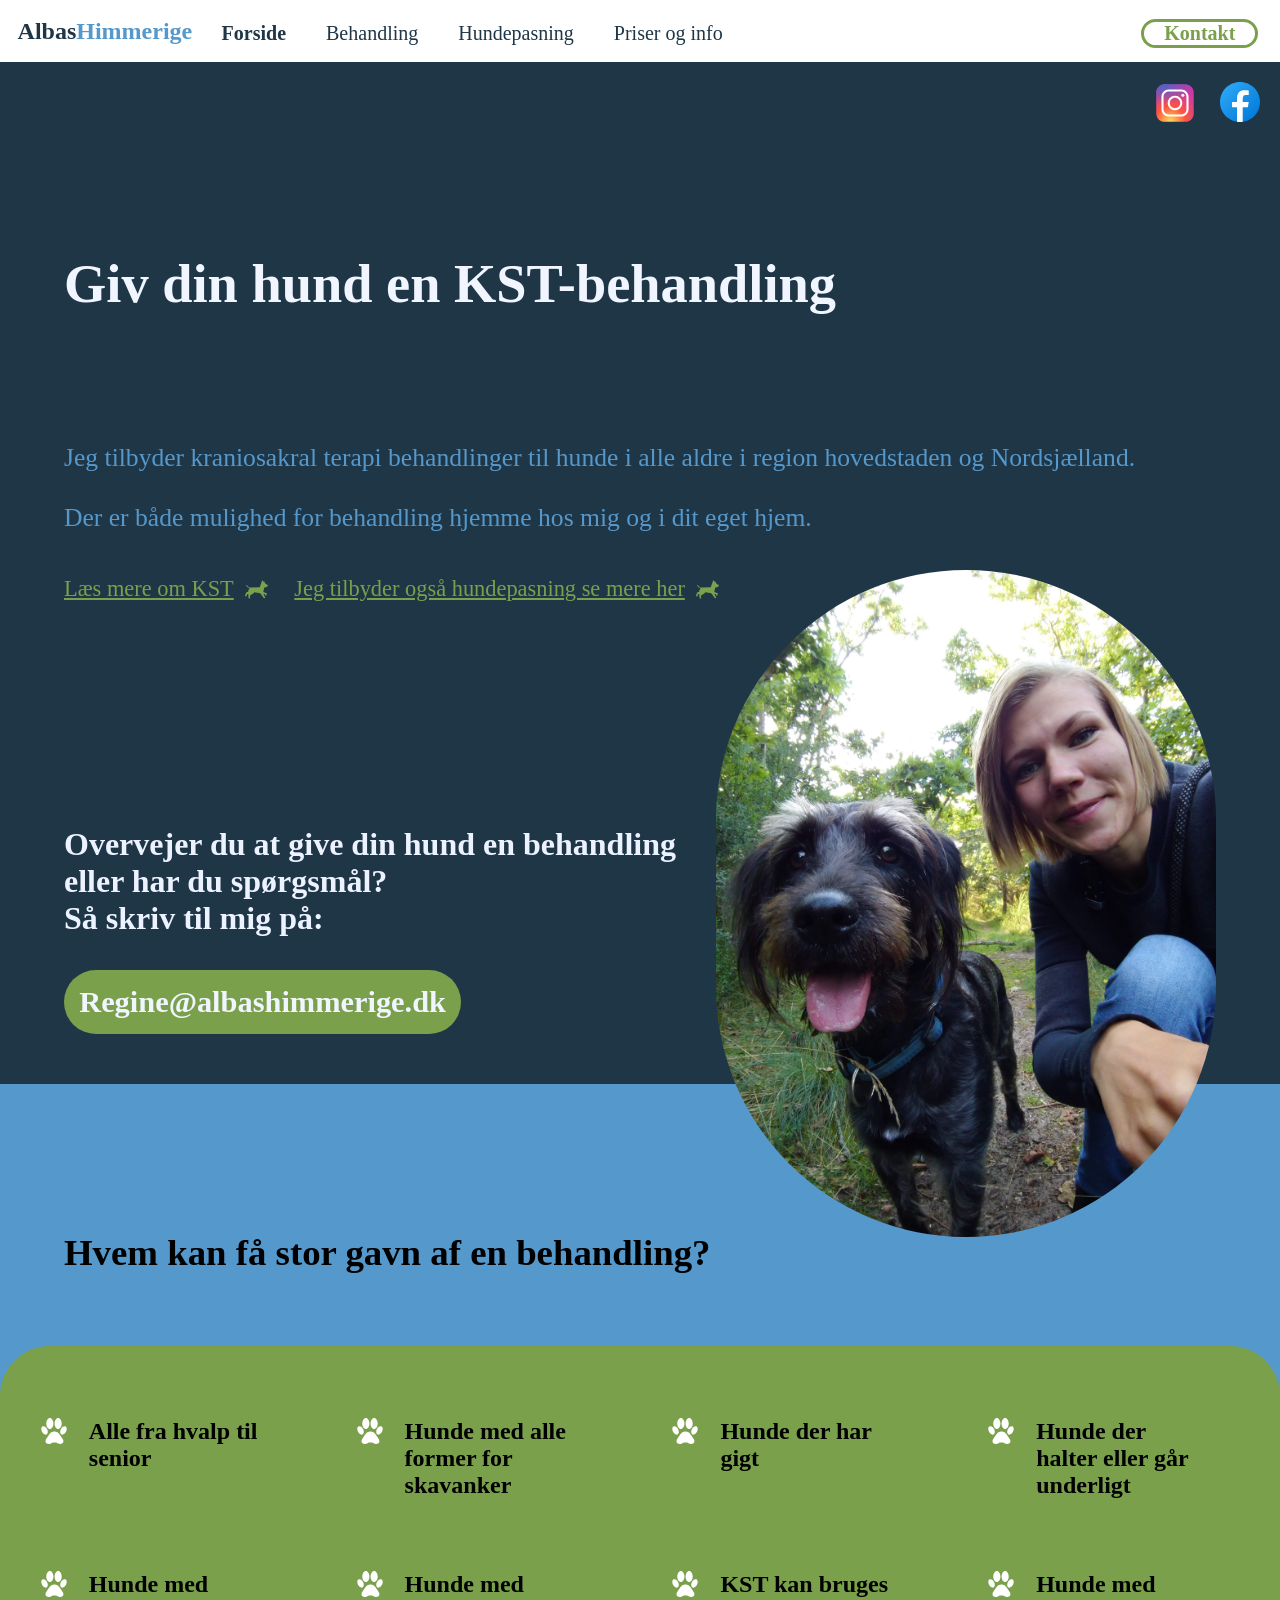
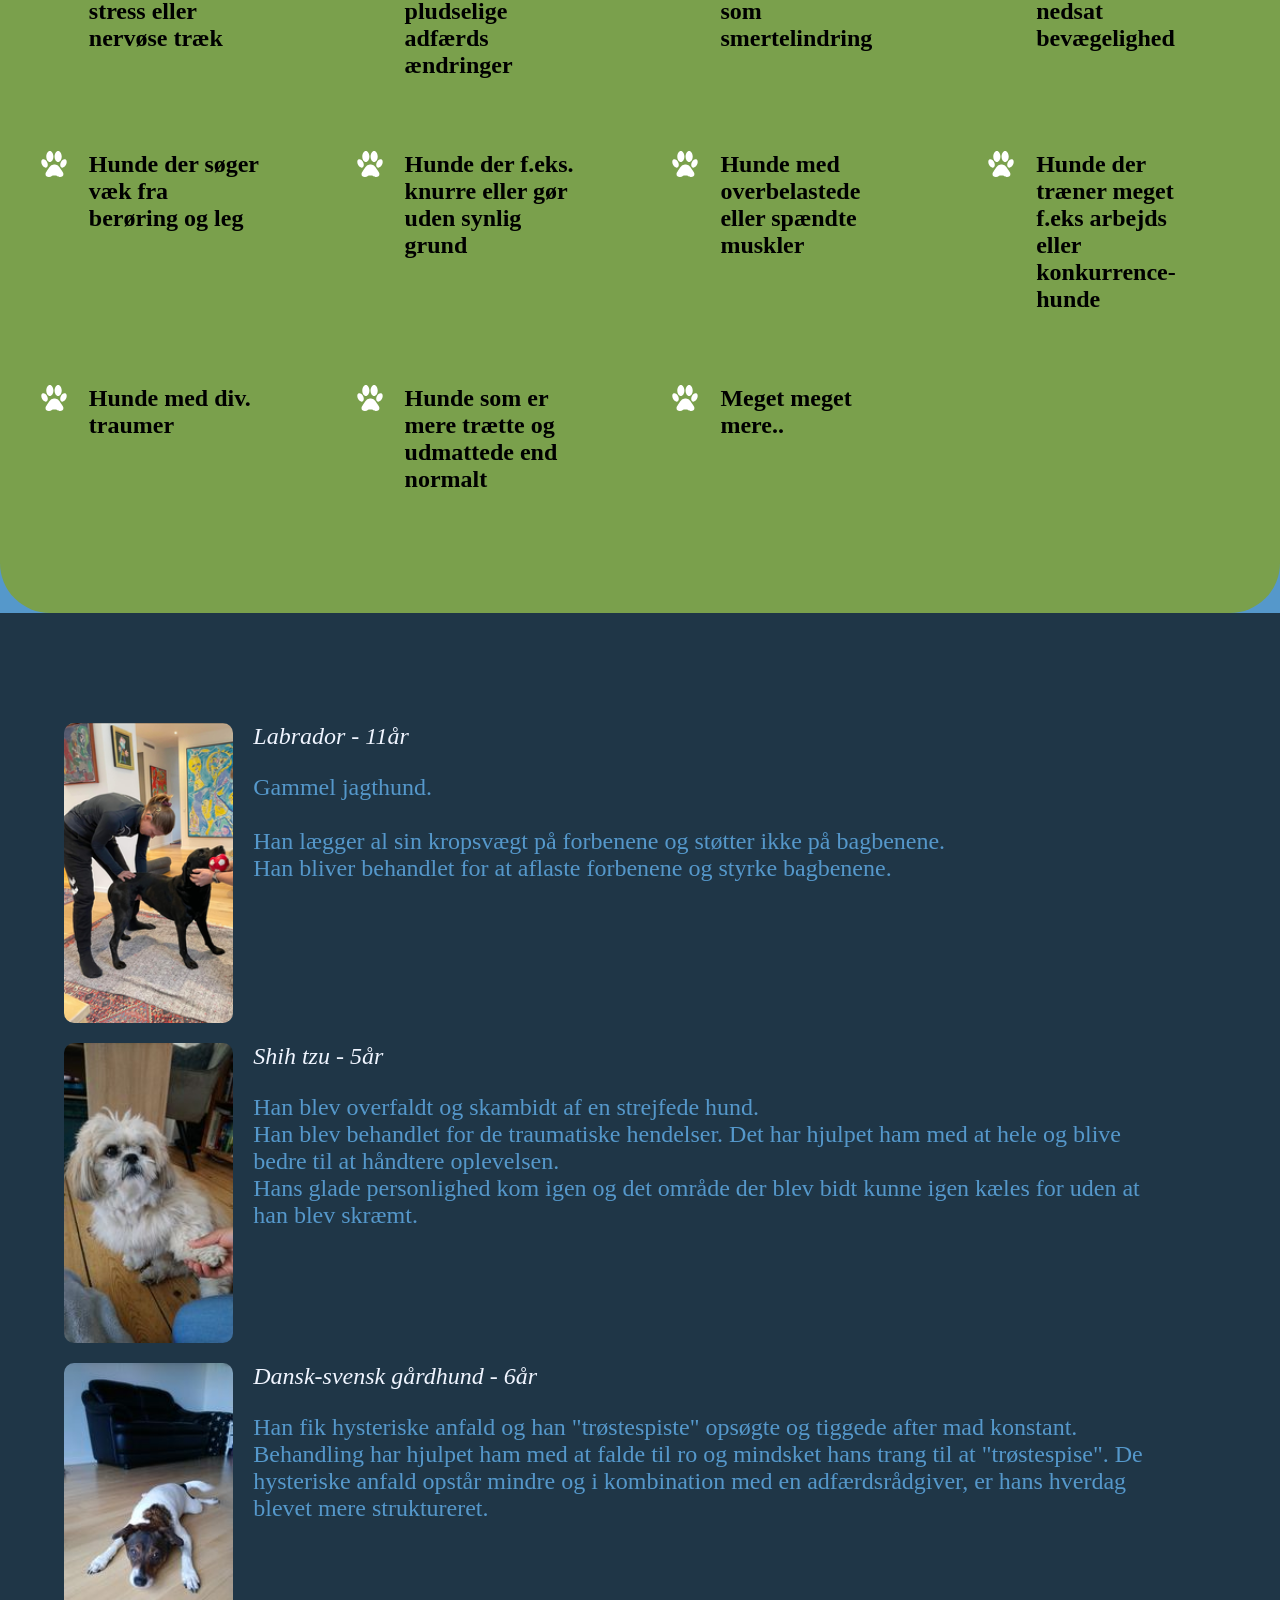
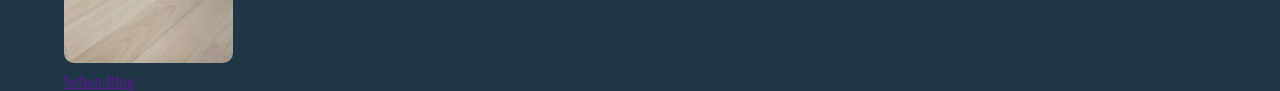
==== index.html @ 0cccfb45 "second commit" ====
<!DOCTYPE html>
<html lang="dk">
  <head>
    <meta charset="UTF-8" />
    <meta http-equiv="X-UA-Compatible" content="IE=edge" />
    <meta name="viewport" content="width=device-width, initial-scale=1.0" />
    <title>AlbasHimmerige</title>
    <link rel="stylesheet" href="css/main.css" />
  </head>

  <!--Vi arbejder fra ventre mod højre og fra top til bund-->
  <body>
    <!--Navigationsfelt-->
    <!--div=element-name : class=Attribute : Navbar=value-->

    <div class="navbar">
      <div class="container">
        <a class="logo" href="index.html">Albas<span>Himmerige</span></a>
        <!-- a er et link som gør AlbasHimmerige/logo til et link man kan klikke for at komme til forsiden
                Span gør det mulig at give det indrammede ord en anden farve f.eks-->
        <img
          id="mobile-cta"
          class="mobile-menu"
          src="images/menu.svg"
          alt="Åben navigaton"
        />
        <nav>
          <img
            id="mobile-exit"
            class="mobile-menu-exit"
            src="images/exit.svg"
            alt="Luk navigation"
          />
          <!--primær navigation er navigationen til de andre sider (knapperne i toppen af hjemmesiden)-->
          <ul class="primær-nav">
            <li class="current"><a href="index.html">Forside</a></li>
            <li><a href="behandling.html">Behandling</a></li>
            <li><a href="hundepasning.html">Hundepasning</a></li>
            <li><a href="priser-regler.html">Priser og info</a></li>
            
          </ul>
          <!--ul er et liste element hvor rækkefølgen ikke betyder noget-->
         <ul class="sec-nav">
          
          <li class="kontakt-btn"><a href="Mailto:Regine@albashimmerige.dk">Kontakt</a></li>
         </ul>
        </nav>
      </div>
    </div>
<div class="img-social"> 
  <ul class="social-nav">
            
  <li>
    <a href="https://www.facebook.com/Albashimmerige"
      ><img class="face" src="images/icons8-facebook.svg" alt=""
    /></a>
  </li>

  <li>
    <a href="https://www.instagram.com/albashimmerige/"
      ><img class="insta" src="images/icons8-instagram.svg" alt=""
    /></a>
  </li>
</ul>
</div>
    <section class="hero">
      <div class="container">
       
        <div class="center-col">
          
          <!--overskrift-->
          <h1>Giv din hund en KST-behandling</h1>
          <!-- h1 er en headline(overskrift type) men laver typisk aldrig mere en 1 h1-->

          <p class="beskrivelse">
            Jeg tilbyder kraniosakral terapi behandlinger til hunde i alle aldre
            i region hovedstaden og Nordsjælland. <br />
            <br />
            Der er både mulighed for behandling hjemme hos mig og i dit eget
            hjem.
          </p>
          <!--p er en paragraf et stykke tekt-->
          <a class="info-kst" href="priser-regler.html"
            >Læs mere om KST<img
              src="images/dog-running-svgrepo-com.svg"
              width="23px"
              height="23px"
              alt=""
          /></a>
          <a class="info-hp" href="hundepasning.html"
          >Jeg tilbyder også hundepasning se mere her<img
            src="images/dog-running-svgrepo-com.svg"
            width="23px"
            height="23px"
            alt=""
        /></a>

          <div class="container">
            <div class="hero-cta">
              <img src="images/AlbaREgine.jpg" class="hero-img" alt="Billede" />
              <h2 class="cta-tekst">
                Overvejer du at give din hund en behandling eller har du
                spørgsmål? <br />
                Så skriv til mig på:
              </h2>
              <a class="maila" href="Mailto:Regine@albashimmerige.dk"
                >Regine@albashimmerige.dk</a
              >
            </div>
          </div>
        </div>
      </div>
    </section>

    <section class="behandling-info">
      <div class="container">
        <h2 class="behandling-head">Hvem kan få stor gavn af en behandling?</h2>

        <ul class="behandlings-liste">
          <li>Alle fra hvalp til senior</li>
          <li>Hunde med alle former for skavanker</li>
          <li>Hunde der har gigt</li>
          <li>Hunde der halter eller går underligt</li>
          <li>Hunde med stress eller nervøse træk</li>
          <li>Hunde med pludselige adfærds ændringer</li>
          <li>KST kan bruges som smertelindring</li>
          <li>Hunde med nedsat bevægelighed</li>
          <li>Hunde der søger væk fra berøring og leg</li>
          <li>Hunde der f.eks. knurre eller gør uden synlig grund</li>
          <li>Hunde med overbelastede eller spændte muskler</li>
          <li>Hunde der træner meget f.eks arbejds eller konkurrence-hunde</li>
          <li>Hunde med div. traumer</li>
          <li>Hunde som er mere trætte og udmattede end normalt</li>
          <li>Meget meget mere..</li>
        </ul>
      </div>
    </section>
    <section class="cases-section">
      <div class="container">
        <ul>
          <li>
            <cite>Labrador - 11år</cite>
            <img
              src="/images/labradorhan2.png"
              alt="Billede af labrador i behandling"
            />
            <blockquote>
              Gammel jagthund. <br />
              <br />
              Han lægger al sin kropsvægt på forbenene og støtter ikke på
              bagbenene. <br />
              Han bliver behandlet for at aflaste forbenene og styrke bagbenene.
            </blockquote>
          </li>
          <li>
            <cite>Shih tzu - 5år</cite>
            <img
              src="/images/shih-tzu.jpg"
              alt="Billede af labrador i behandling"
            />
            <blockquote>
              Han blev overfaldt og skambidt af en strejfede hund. <br />
              Han blev behandlet for de traumatiske hendelser. Det har hjulpet
              ham med at hele og blive bedre til at håndtere oplevelsen. <br />
              Hans glade personlighed kom igen og det område der blev bidt kunne
              igen kæles for uden at han blev skræmt.
            </blockquote>
          </li>
          <li>
            <cite>Dansk-svensk gårdhund - 6år</cite>
            <img
              src="/images/dansk-svensk.jpg"
              alt="Billede af labrador i behandling"
            />
            <blockquote>
              Han fik hysteriske anfald og han "trøstespiste" opsøgte og tiggede
              after mad konstant. <br />
              Behandling har hjulpet ham med at falde til ro og mindsket hans
              trang til at "trøstespise". De hysteriske anfald opstår mindre og
              i kombination med en adfærdsrådgiver, er hans hverdag blevet mere
              struktureret.
            </blockquote>
          </li>
        </ul>
      </div>
      <a href="">behandling</a>
    </section>
    <script>
      const mobileBtn = document.getElementById("mobile-cta");
      nav = document.querySelector("nav");
      mobileBtnExit = document.getElementById("mobile-exit");
      mobileBtn.addEventListener("click", () => {
        nav.classList.add("menu-btn");
      });
      mobileBtnExit.addEventListener("click", () => {
        nav.classList.remove("menu-btn");
      });
    </script>
  </body>
</html>
---- css/main.css ----
@charset "UTF-8";
/*root gør det nemt at skifte farven på alt der er grønt på en gang*/
:root {
  --primary-color: #7aa04c;
  --secondary-color: #1f3647;
  --White-color: rgb(240, 245, 255);
}

/*body er generelt hjemmeside udseene som baggrund og font type*/
body {
  background: var(--secondary-color);
  margin: 0;
  font-family: "Poppins";
}

.navbar {
  background: white;
  padding: 1.1em;
}

.navbar .logo {
  text-decoration: none;
  font-weight: bold;
  font-size: 1.3em;
  color: var(--secondary-color);
}

.navbar .logo span {
  color: #5598cb;
}

.navbar nav {
  display: none;
}

.navbar .container {
  display: -webkit-box;
  display: -ms-flexbox;
  display: flex;
  place-content: space-between;
}

.navbar .mobile-menu {
  cursor: pointer;
  height: 14px;
  padding-top: 4px;
}

ul {
  list-style-type: none;
  margin: 0;
  padding: 0;
}

.img-social .insta,
.img-social .face {
  max-width: 50px;
  max-height: 50px;
  margin-right: 1em;
  padding-top: 1em;
  float: right;
}

.hero {
  text-align: center;
  margin: auto;
  width: 90%;
}

.hero h1 {
  color: var(--White-color);
  font-size: 2em;
  margin-top: 3.5em;
}

.hero .beskrivelse {
  font-size: 1.1em;
  text-align: left;
  margin-top: 5em;
  color: #5598cb;
}

.info-kst, .info-hp {
  font-size: 1em;
  margin-right: 1em;
  color: var(--primary-color);
}

.info-kst img, .info-hp img {
  vertical-align: text-bottom;
  margin-left: 0.5em;
  margin-top: 20px;
  -webkit-filter: invert(59%) sepia(15%) saturate(1151%) hue-rotate(45deg) brightness(95%) contrast(96%);
          filter: invert(59%) sepia(15%) saturate(1151%) hue-rotate(45deg) brightness(95%) contrast(96%);
}

.hero-cta {
  text-align: left;
}

.hero-cta .hero-img {
  width: 180px;
  height: auto;
  float: right;
  border-radius: 20em;
}

.hero-cta .cta-tekst {
  font-size: 1.5em;
  margin-top: 7em;
  font-weight: bold;
  margin-bottom: 1.5em;
  color: #ecf2ff;
}

.hero-cta .maila {
  font-size: 1em;
  text-decoration: none;
  text-transform: none;
  color: var(--White-color);
  font-weight: bold;
  background: var(--primary-color);
  padding: 0.5em;
  border-radius: 50px;
}

.behandling-info .container {
  text-align: center;
  margin-top: 4em;
  width: 100%;
  background-color: #5598cb;
}

.behandling-info .container .behandling-head {
  margin: 5%;
  padding-top: 4em;
  text-align: left;
  font-weight: bold;
  font-size: 1.8em;
}

.behandlings-liste {
  margin-top: 3em;
  padding-left: 0.7em;
  padding-top: 3em;
  padding-bottom: 2em;
  -webkit-columns: 2;
          columns: 2;
  background-color: var(--primary-color);
  border-radius: 50px;
}

@media only screen and (min-width: 775px) {
  .behandlings-liste {
    display: -ms-grid;
    display: grid;
    -ms-grid-columns: (minmax(19rem, 1fr))[auto-fit];
        grid-template-columns: repeat(auto-fit, minmax(19rem, 1fr));
  }
}

.behandlings-liste li {
  font-size: 1em;
  margin-bottom: 3em;
  margin-left: 3em;
  margin-right: 3em;
  position: relative;
  font-weight: bold;
}

.behandlings-liste li:before {
  content: "";
  left: -6em;
  position: absolute;
  width: 26px;
  height: 26px;
  background-image: url("../images/dog-paw-svgrepo-com.svg");
  background-size: contain;
  margin-left: 4em;
  -webkit-filter: invert(100%) sepia(0%) saturate(0%) hue-rotate(82deg) brightness(105%) contrast(105%);
          filter: invert(100%) sepia(0%) saturate(0%) hue-rotate(82deg) brightness(105%) contrast(105%);
}

.cases-section {
  margin: auto;
  width: 90%;
  padding-top: 100px;
}

.cases-section li {
  height: 300px;
  padding: 10px 10px 10px 0px;
}

.cases-section li cite {
  color: #f0f5ff;
  font-size: auto;
  -webkit-margin-start: 20px;
          margin-inline-start: 20px;
  top: 1em;
}

.cases-section li img {
  border-radius: 10px;
  float: left;
  width: auto;
  height: 300px;
}

.cases-section li blockquote {
  color: #5598cb;
  text-align: contain;
  padding-left: 20px;
  font-size: 17px;
  display: -webkit-box;
  display: -ms-flexbox;
  display: flex;
}

nav.menu.btn {
  display: block;
}

nav {
  position: fixed;
  z-index: 999;
  width: 66%;
  right: 0;
  top: 0;
  background-color: var(--primary-color);
  height: 100vh;
  padding: 1em;
  -ms-flex-pack: distribute;
      justify-content: space-around;
  display: -webkit-box;
  display: -ms-flexbox;
  display: flex;
}

nav .primær-nav {
  margin-top: 3em;
}

nav a {
  color: #f0f5ff;
  font-size: 17px;
  text-decoration: none;
  display: block;
  padding: 0.5em;
  text-align: right;
}

nav a:hover {
  font-weight: bold;
}

nav.menu-btn {
  display: block;
}

.mobile-menu-exit {
  float: right;
  margin: 0.5em;
  cursor: pointer;
}

@media only screen and (min-width: 700px) {
  .hero {
    text-align: left;
  }
  .hero h1 {
    text-align: center;
    font-size: 2.5em;
  }
  .hero .beskrivelse {
    font-size: 1.3em;
  }
  .hero .info-kst, .hero .info-hp {
    font-size: 1.1em;
  }
  .hero-cta .cta-tekst {
    font-size: 1.6em;
  }
  .hero-cta .maila {
    font-size: 1.5em;
  }
  .hero-cta .hero-img {
    height: auto;
    width: 230px;
    margin-top: -4em;
  }
  .behandling-info .container {
    text-align: left;
  }
  .behandling-info .container .behandling-head {
    font-size: 2em;
  }
  .behandling-info .container .behandlings-liste {
    font-size: 1.1em;
  }
  .cases-section li cite {
    font-size: 1.2em;
  }
  .cases-section li blockquote {
    font-size: 1.1em;
  }
}

@media only screen and (min-width: 800px) {
  .mobile-menu,
  .mobile-menu-exit {
    display: none;
  }
  .navbar .container {
    display: -ms-grid;
    display: grid;
    -ms-grid-columns: 180px auto;
        grid-template-columns: 180px auto;
    -webkit-box-pack: unset;
        -ms-flex-pack: unset;
            justify-content: unset;
  }
  .navbar nav {
    display: -webkit-box;
    display: -ms-flexbox;
    display: flex;
    -webkit-box-pack: justify;
        -ms-flex-pack: justify;
            justify-content: space-between;
    background: none;
    position: unset;
    height: 1em;
    width: 100%;
    padding: 0;
  }
  .navbar nav ul {
    display: -webkit-box;
    display: -ms-flexbox;
    display: flex;
  }
  .navbar nav ul li a {
    color: #1f3647;
    font-size: 17px;
    padding: 0px 1em;
  }
  .navbar nav ul.primær-nav,
  .navbar nav .sec-nav {
    margin: 4px;
  }
  .navbar nav li.current a {
    font-weight: bold;
  }
  .navbar nav li.kontakt-btn a {
    color: var(--primary-color);
    border: 3px solid var(--primary-color);
    font-weight: bold;
    border-radius: 5em;
    margin-top: -3px;
  }
  .navbar nav li.kontakt-btn a:hover {
    background-color: var(--primary-color);
    color: white;
  }
  .hero-cta .hero-img {
    height: auto;
    width: 280px;
    margin-top: -4em;
  }
}

@media only screen and (min-width: 1040px) {
  .navbar .logo {
    font-size: 24px;
  }
  .navbar nav ul {
    display: -webkit-box;
    display: -ms-flexbox;
    display: flex;
  }
  .navbar nav ul li a {
    color: #1f3647;
    font-size: 20px;
    padding: 0px 1em;
  }
  .navbar ul.primær-nav,
  .navbar .sec-nav {
    margin: 4px;
  }
  .navbar li.current a {
    font-weight: bold;
  }
  .navbar li.kontakt-btn a {
    color: var(--primary-color);
    border: 3px solid var(--primary-color);
    font-weight: bold;
    border-radius: 5em;
    margin-top: -3px;
  }
  .navbar li.kontakt-btn a:hover {
    background-color: var(--primary-color);
    color: white;
  }
  .hero {
    text-align: left;
  }
  .hero h1 {
    font-size: 3em;
  }
  .hero .beskrivelse {
    font-size: 1.4em;
  }
  .hero .info-kst, .hero .info-hp {
    font-size: 1.2em;
  }
  .hero-cta .cta-tekst {
    font-size: 1.8em;
  }
  .hero-cta .maila {
    font-size: 1.7em;
  }
  .hero-cta .hero-img {
    height: auto;
    width: 400px;
    margin-top: -7em;
  }
  .behandling-info .container {
    text-align: left;
  }
  .behandling-info .container .behandling-head {
    font-size: 2.2em;
  }
  .behandling-info .container .behandlings-liste {
    font-size: 1.3em;
  }
  .cases-section li cite {
    font-size: 1.3em;
  }
  .cases-section li blockquote {
    font-size: 1.3em;
  }
}

@media only screen and (min-width: 1200px) {
  .hero {
    text-align: left;
  }
  .hero h1 {
    font-size: 3.4em;
    text-align: left;
  }
  .hero .beskrivelse {
    font-size: 1.6em;
  }
  .hero .info-kst, .hero .info-hp {
    font-size: 1.4em;
  }
  .hero-cta .cta-tekst {
    font-size: 2em;
  }
  .hero-cta .maila {
    font-size: 1.9em;
  }
  .hero-cta .hero-img {
    height: auto;
    float: right;
    width: 500px;
    margin-top: -16em;
  }
  .behandling-info .container {
    text-align: left;
  }
  .behandling-info .container .behandling-head {
    font-size: 2.3em;
  }
  .behandling-info .container .behandlings-liste {
    font-size: 1.5em;
  }
  .cases-section li cite {
    font-size: 1.5em;
  }
  .cases-section li blockquote {
    font-size: 1.5em;
  }
}

.behandling-main {
  text-align: left;
  margin: auto;
  width: 90%;
}

.behandling-main .center-main h1 {
  margin-top: 3em;
  font-size: 3.2vmax;
  color: var(--White-color);
}

.behandling-main .center-main .KST-beskrivelse {
  color: #5598cb;
  font-size: 1.7vmax;
  margin-top: 2.7vmax;
}

.behandling-main .center-main .info-priser {
  padding-bottom: 3em;
  color: var(--primary-color);
  font-size: 1.7vmax;
}

.behandling-main .center-main .info-priser img {
  vertical-align: text-bottom;
  margin-right: 0.5em;
  margin-left: 0.5em;
  margin-top: 20px;
  -webkit-filter: invert(59%) sepia(15%) saturate(1151%) hue-rotate(45deg) brightness(95%) contrast(96%);
          filter: invert(59%) sepia(15%) saturate(1151%) hue-rotate(45deg) brightness(95%) contrast(96%);
}

.behandling-main .center-main h2 {
  margin-top: 3em;
  font-size: 2.8vmax;
  color: var(--White-color);
}

.behandling-main .center-main .behandlings-gang {
  color: #5598cb;
  font-size: 1.7vmax;
  margin-top: 2.7vmax;
}

.behandling-main .Alba-skov {
  display: none;
}

.hundepasning-main {
  text-align: left;
  margin: auto;
  width: 90%;
}

.hundepasning-main h1 {
  margin-top: 3em;
  font-size: 3.2vmax;
  color: var(--White-color);
}

.hundepasning-main .hundepasning-beskrivelse {
  color: #5598cb;
  font-size: 1.8vmax;
  margin-top: 2.8vmax;
}

.hundepasning-main .standard-pl {
  margin-top: 3em;
}

.hundepasning-main .standard-pl ul li {
  font-weight: bold;
  font-size: 1.5vmax;
  color: var(--primary-color);
}

.hundepasning-main .standard-pl ul li img {
  vertical-align: text-bottom;
  margin-right: 0.5em;
  margin-top: 2em;
  -webkit-filter: invert(59%) sepia(15%) saturate(1151%) hue-rotate(45deg) brightness(95%) contrast(96%);
          filter: invert(59%) sepia(15%) saturate(1151%) hue-rotate(45deg) brightness(95%) contrast(96%);
}

.hundepasning-main h2 {
  margin-top: 3em;
  font-size: 3.2vmax;
  color: var(--White-color);
}

.hundepasning-main .døgn-beskrivelse {
  color: #5598cb;
  font-size: 1.8vmax;
  margin-top: 2.8vmax;
}

.hundepasning-main .døgn-pl {
  margin-top: 3em;
}

.hundepasning-main .døgn-pl ul li {
  font-weight: bold;
  font-size: 1.5vmax;
  color: var(--primary-color);
}

.hundepasning-main .døgn-pl ul li img {
  vertical-align: text-bottom;
  margin-right: 0.5em;
  margin-top: 2em;
  -webkit-filter: invert(59%) sepia(15%) saturate(1151%) hue-rotate(45deg) brightness(95%) contrast(96%);
          filter: invert(59%) sepia(15%) saturate(1151%) hue-rotate(45deg) brightness(95%) contrast(96%);
}

.hundepasning-main .onsdag-beskrivelse {
  color: #5598cb;
  font-size: 1.8vmax;
  margin-top: 2.8vmax;
}

.hundepasning-main .priser-hpl {
  color: var(--primary-color);
  font-size: 1.7vmax;
}

.hundepasning-main .priser-hpl img {
  vertical-align: text-bottom;
  margin-left: 0.5em;
  margin-top: 20px;
  -webkit-filter: invert(59%) sepia(15%) saturate(1151%) hue-rotate(45deg) brightness(95%) contrast(96%);
          filter: invert(59%) sepia(15%) saturate(1151%) hue-rotate(45deg) brightness(95%) contrast(96%);
}

.hundepasning-main iframe {
  margin-top: 3vw;
  height: 60vmax;
  width: 60vmax;
}

.priser-main {
  -webkit-box-sizing: border-box;
          box-sizing: border-box;
  text-align: left;
  margin: auto;
  width: 90%;
}

.priser-main h1 {
  margin-top: 3em;
  font-size: 3.2vmax;
  color: var(--White-color);
}

.priser-main .priserher {
  color: var(--primary-color);
  font-size: 1.7vmax;
}

.priser-main .priserher img {
  vertical-align: text-bottom;
  margin-left: 0.5em;
  margin-top: 20px;
  -webkit-filter: invert(59%) sepia(15%) saturate(1151%) hue-rotate(45deg) brightness(95%) contrast(96%);
          filter: invert(59%) sepia(15%) saturate(1151%) hue-rotate(45deg) brightness(95%) contrast(96%);
}

.priser-main h2 {
  margin-top: 3em;
  margin-bottom: 2em;
  font-size: 3.2vmax;
  color: var(--White-color);
}

.priser-main .row {
  padding-top: 6em;
}

.priser-main ul {
  color: #5598cb;
  font-size: 1.8vmax;
  margin-bottom: 6em;
}

.priser-main ul li {
  margin-top: 1em;
  font-size: 1.8vmax;
}

.priser-main .column {
  width: 100%;
  display: block;
  margin-bottom: 20px;
}

.priser-main .row {
  margin: 0 -5px;
}

.priser-main .row:after {
  content: "";
  display: table;
  clear: both;
}

.priser-main .card {
  -webkit-box-shadow: 0 4px 8px 0 rgba(0, 0, 0, 0.2);
          box-shadow: 0 4px 8px 0 rgba(0, 0, 0, 0.2);
  -webkit-transition: 0.3s;
  transition: 0.3s;
  /* this adds the "card" effect */
  padding: 16px;
  text-align: center;
  background-color: var(--White-color);
  border-radius: 25px;
}

@media only screen and (min-width: 800px) {
  .priser-main .column {
    float: left;
    width: 30%;
    padding: 0 10px;
  }
  .behandling-main .subhead-kst {
    color: var(--primary-color);
    font-size: 1.2vmax;
    margin-top: 2.5vmax;
    margin-right: 52%;
  }
  .behandling-main .KST-beskrivelse {
    margin-right: 52%;
  }
  .behandling-main .Alba-skov {
    display: block;
    float: right;
    height: auto;
    width: 45vmax;
    margin-left: 1em;
  }
  .hundepasning-main .standard-pl {
    display: -ms-grid;
    display: grid;
    -ms-grid-columns: 50% 50%;
        grid-template-columns: 50% 50%;
  }
  .hundepasning-main .standard-pl ul {
    margin-left: 3em;
  }
  .hundepasning-main .standard-pl ul li {
    margin-right: 2em;
    font-weight: bold;
    font-size: 1.3vmax;
    color: var(--primary-color);
  }
  .hundepasning-main .døgn-pl {
    display: -ms-grid;
    display: grid;
    -ms-grid-columns: 50% 50%;
        grid-template-columns: 50% 50%;
  }
  .hundepasning-main .døgn-pl ul {
    margin-left: 3em;
  }
  .hundepasning-main .døgn-pl ul li {
    margin-right: 2em;
    font-weight: bold;
    font-size: 1.3vmax;
    color: var(--primary-color);
  }
  .kalender-main {
    display: -ms-grid;
    display: grid;
    -ms-grid-columns: 50% 50%;
        grid-template-columns: 50% 50%;
  }
  .kalender-main .onsdag-beskrivelse {
    margin-right: 1em;
  }
  .kalender-main iframe {
    margin-top: 3vw;
    height: 35vmax;
    width: 40vmax;
  }
}
/*# sourceMappingURL=main.css.map */
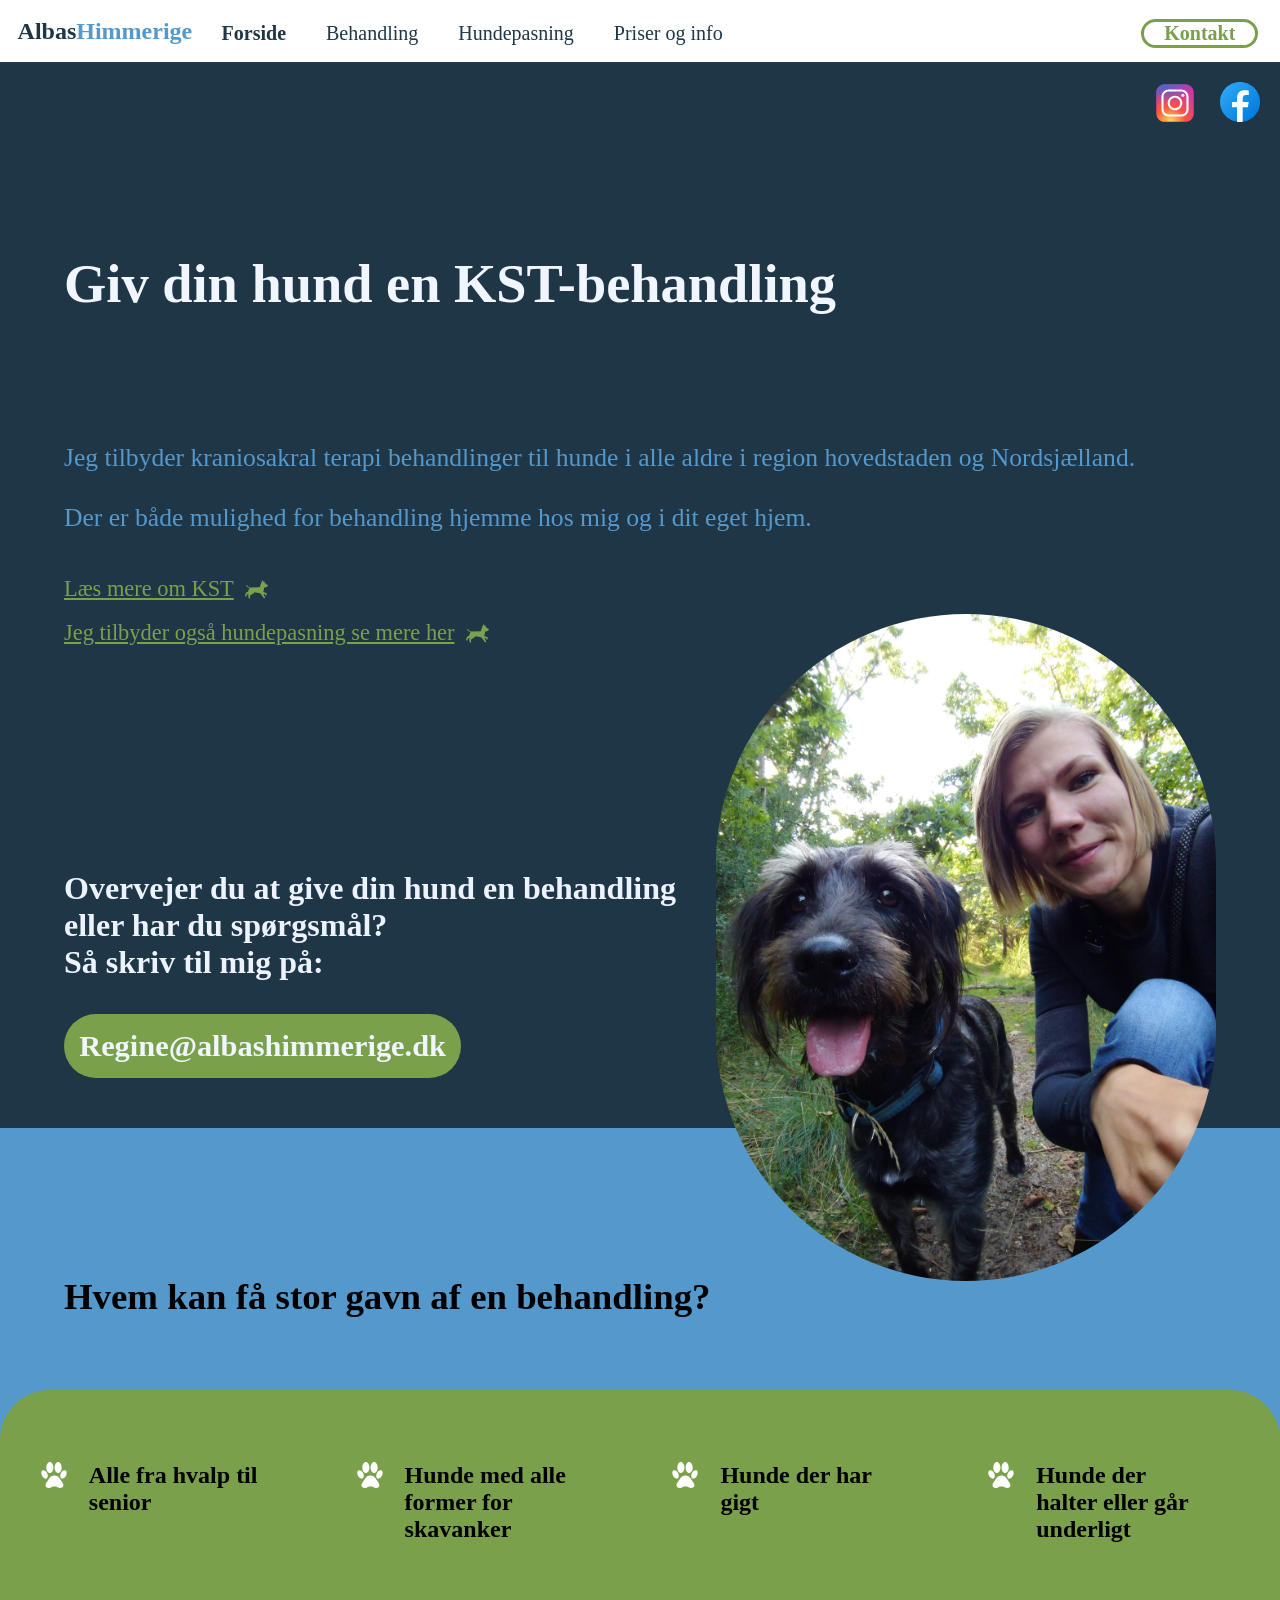
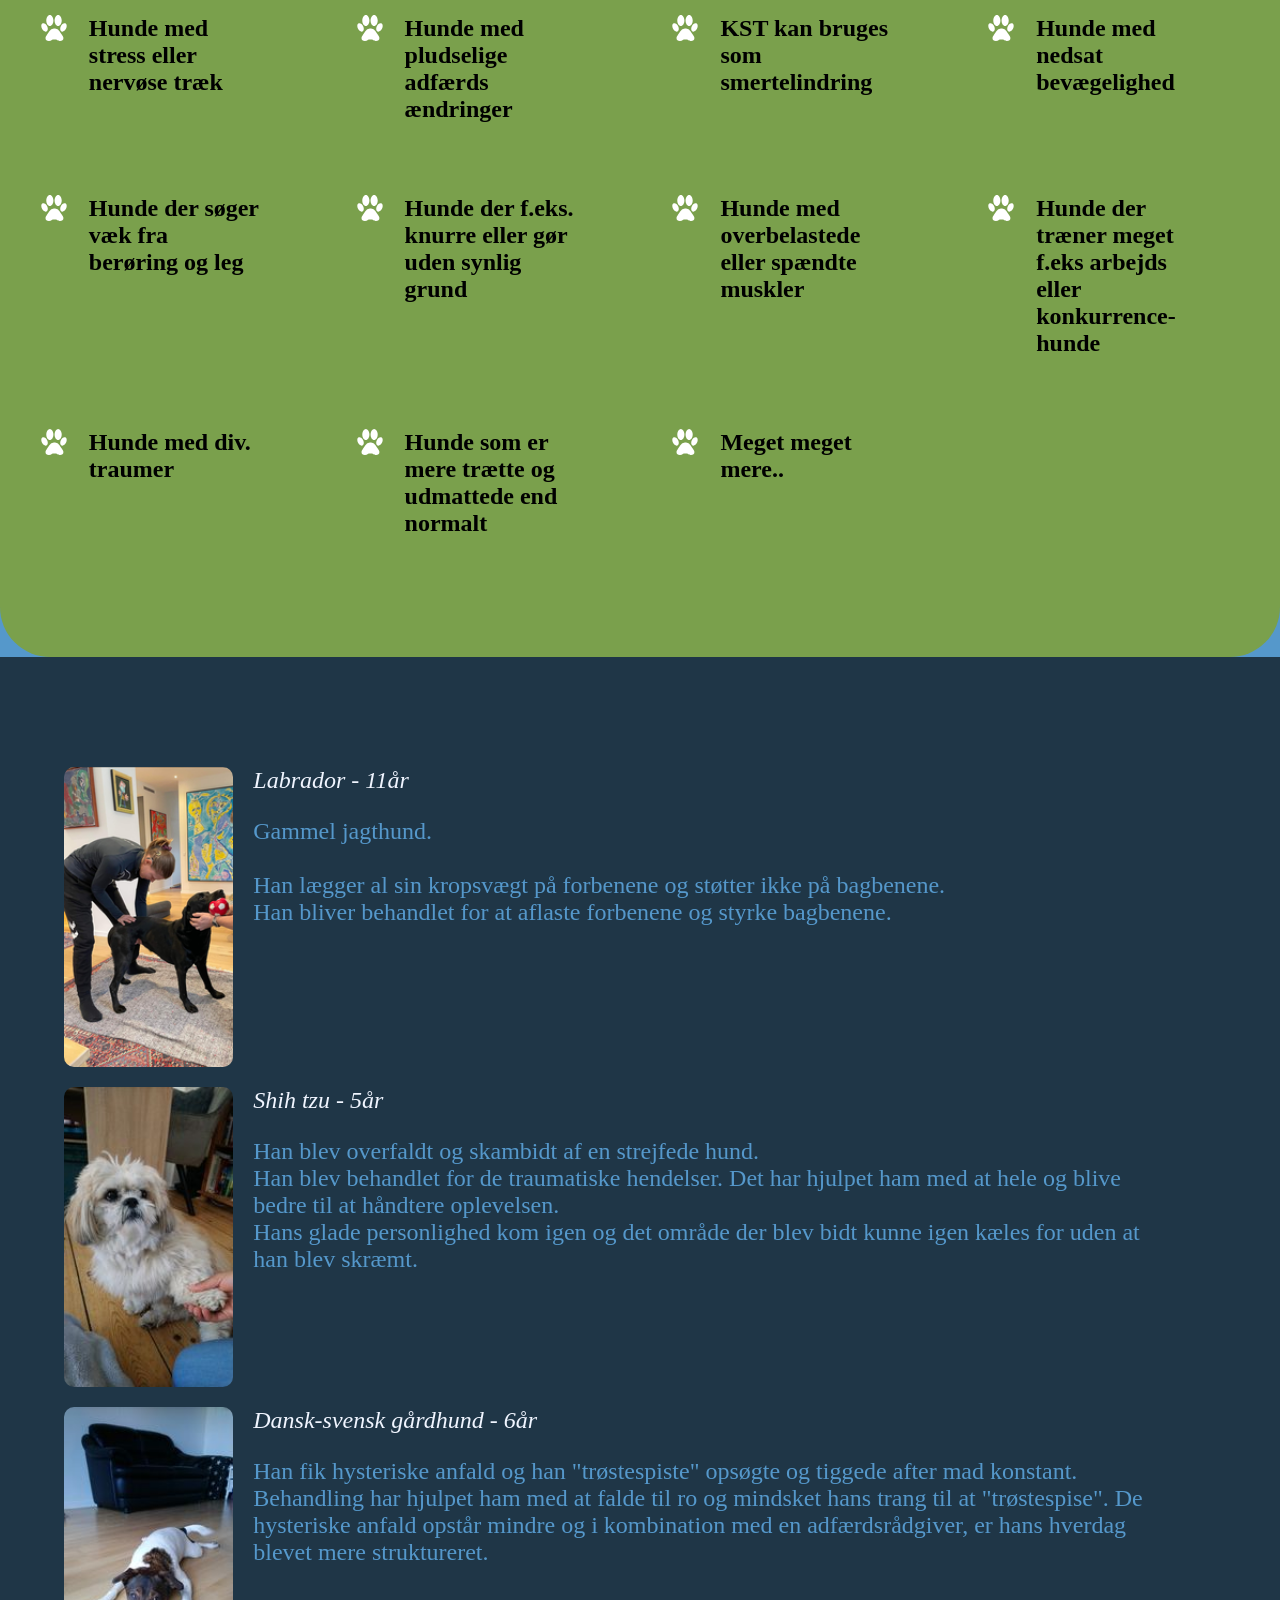
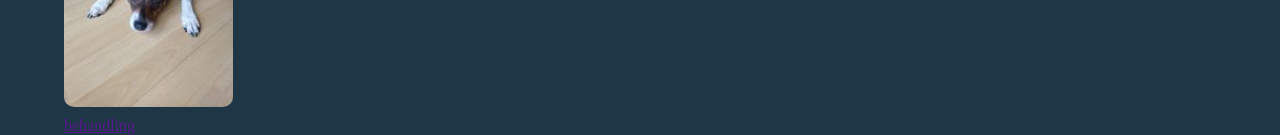
==== commit ba6879d1: "index fix" ====
--- a/index.html
+++ b/index.html
@@ -87,6 +87,7 @@
               height="23px"
               alt=""
           /></a>
+          <br>
           <a class="info-hp" href="hundepasning.html"
           >Jeg tilbyder også hundepasning se mere her<img
             src="images/dog-running-svgrepo-com.svg"
@@ -156,7 +157,7 @@
             <cite>Shih tzu - 5år</cite>
             <img
               src="/images/shih-tzu.jpg"
-              alt="Billede af labrador i behandling"
+              alt="Billede af shih tzu i behandling"
             />
             <blockquote>
               Han blev overfaldt og skambidt af en strejfede hund. <br />
@@ -170,7 +171,7 @@
             <cite>Dansk-svensk gårdhund - 6år</cite>
             <img
               src="/images/dansk-svensk.jpg"
-              alt="Billede af labrador i behandling"
+              alt="Billede af dansk-svensk gårdhund i behandling"
             />
             <blockquote>
               Han fik hysteriske anfald og han "trøstespiste" opsøgte og tiggede
--- a/css/main.css
+++ b/css/main.css
@@ -619,8 +619,8 @@
 
 .hundepasning-main iframe {
   margin-top: 3vw;
-  height: 60vmax;
-  width: 60vmax;
+  height: 40vmax;
+  width: 45vmax;
 }
 
 .priser-main {
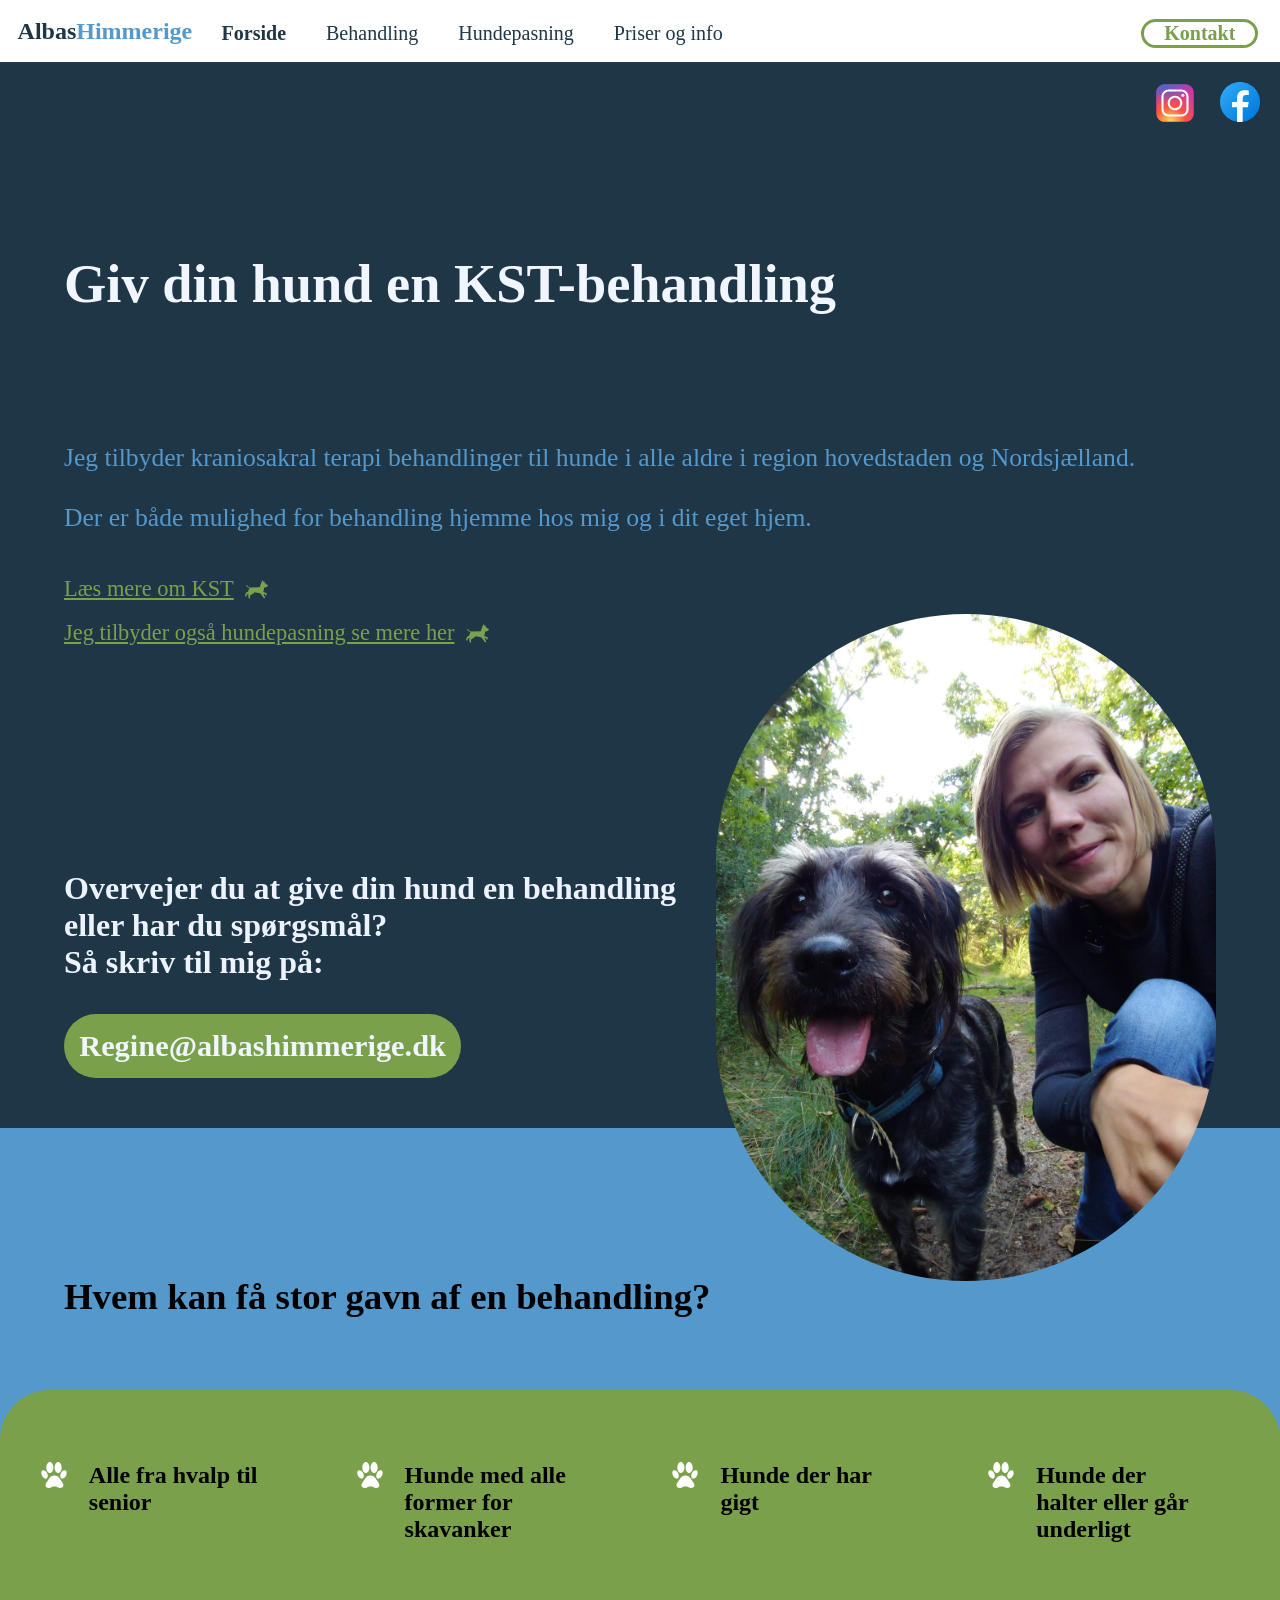
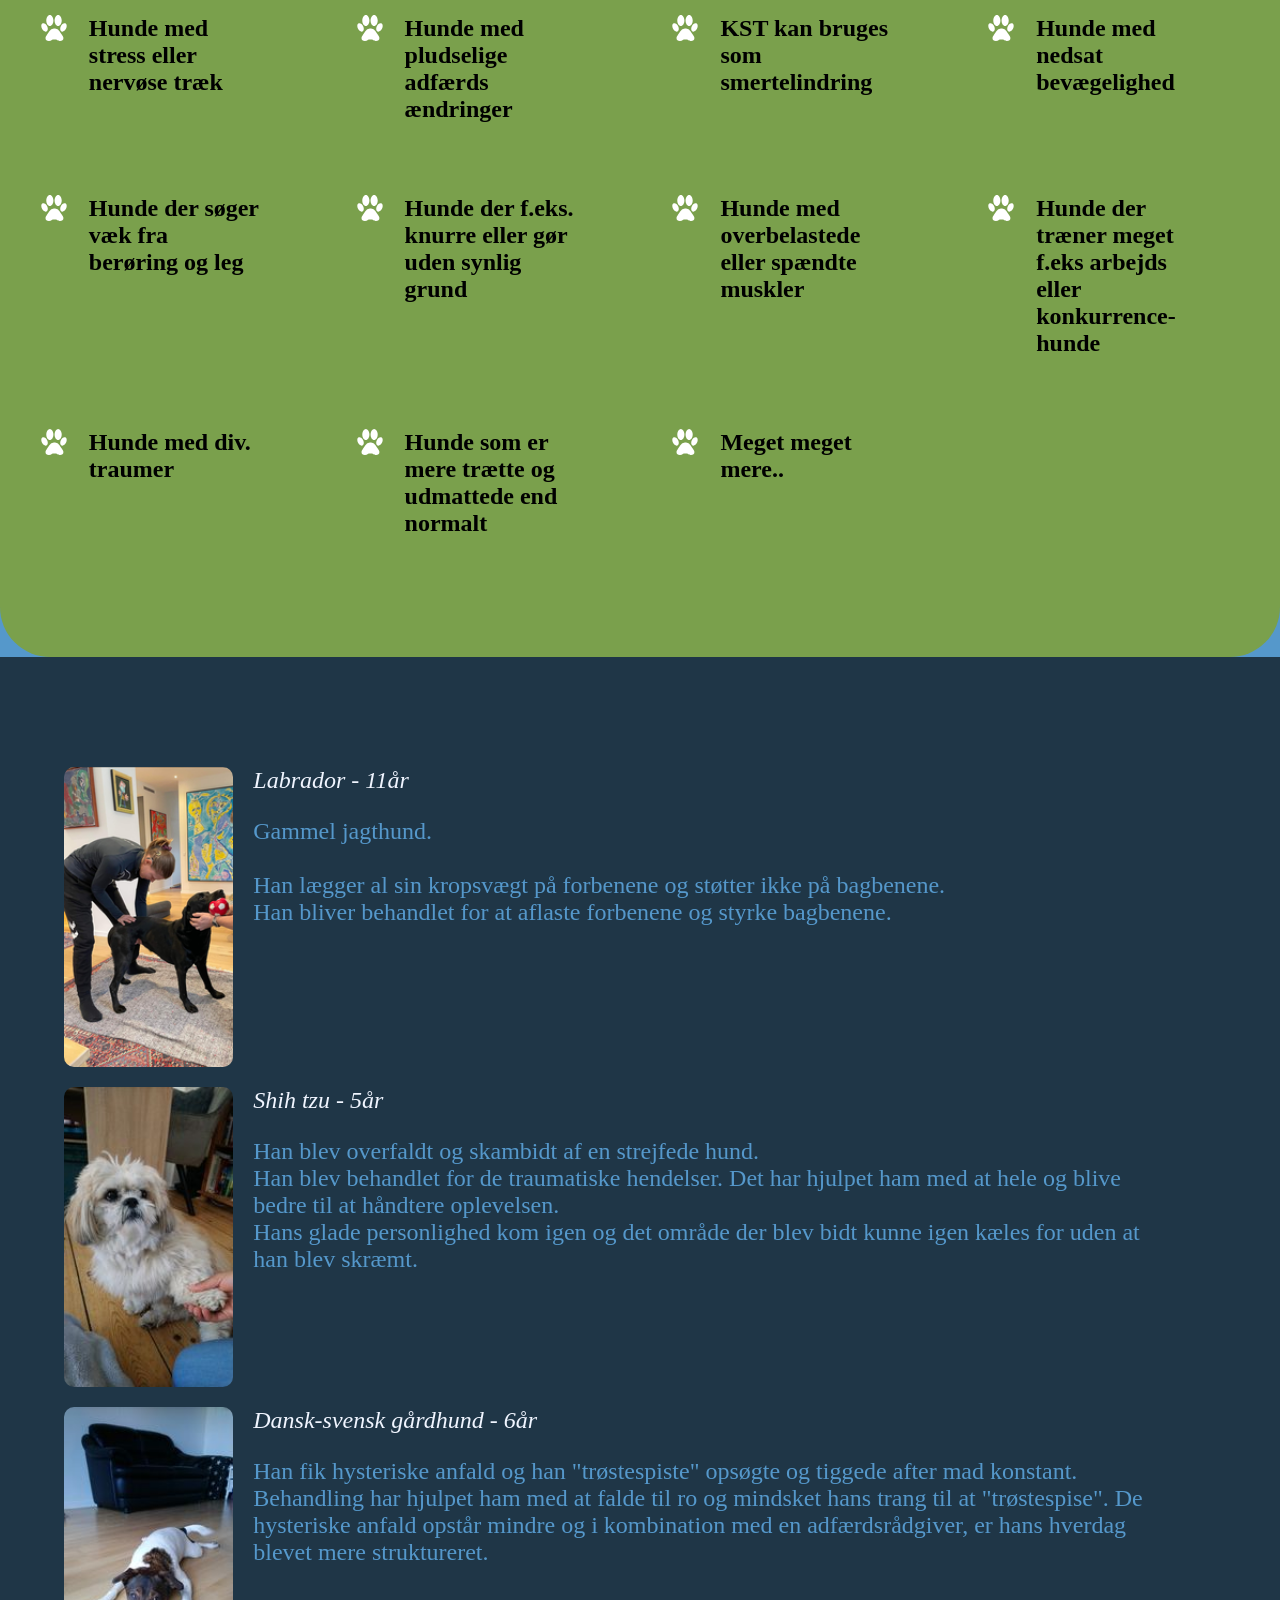
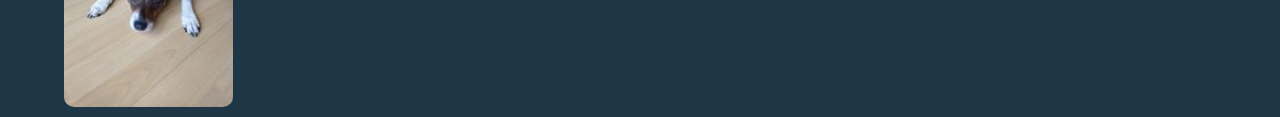
==== commit d5c3aa9c: "pic fix" ====
--- a/index.html
+++ b/index.html
@@ -142,7 +142,7 @@
           <li>
             <cite>Labrador - 11år</cite>
             <img
-              src="/images/labradorhan2.png"
+              src="images/labradorhan2.png"
               alt="Billede af labrador i behandling"
             />
             <blockquote>
@@ -156,7 +156,7 @@
           <li>
             <cite>Shih tzu - 5år</cite>
             <img
-              src="/images/shih-tzu.jpg"
+              src="images/shih-tzu.jpg"
               alt="Billede af shih tzu i behandling"
             />
             <blockquote>
@@ -170,7 +170,7 @@
           <li>
             <cite>Dansk-svensk gårdhund - 6år</cite>
             <img
-              src="/images/dansk-svensk.jpg"
+              src="images/dansk-svensk.jpg"
               alt="Billede af dansk-svensk gårdhund i behandling"
             />
             <blockquote>
@@ -184,7 +184,7 @@
           </li>
         </ul>
       </div>
-      <a href="">behandling</a>
+      
     </section>
     <script>
       const mobileBtn = document.getElementById("mobile-cta");
--- a/css/main.css
+++ b/css/main.css
@@ -580,6 +580,10 @@
   margin-top: 2.8vmax;
 }
 
+.hundepasning-main .døgn-beskrivelse span {
+  color: #7aa04c;
+}
+
 .hundepasning-main .døgn-pl {
   margin-top: 3em;
 }
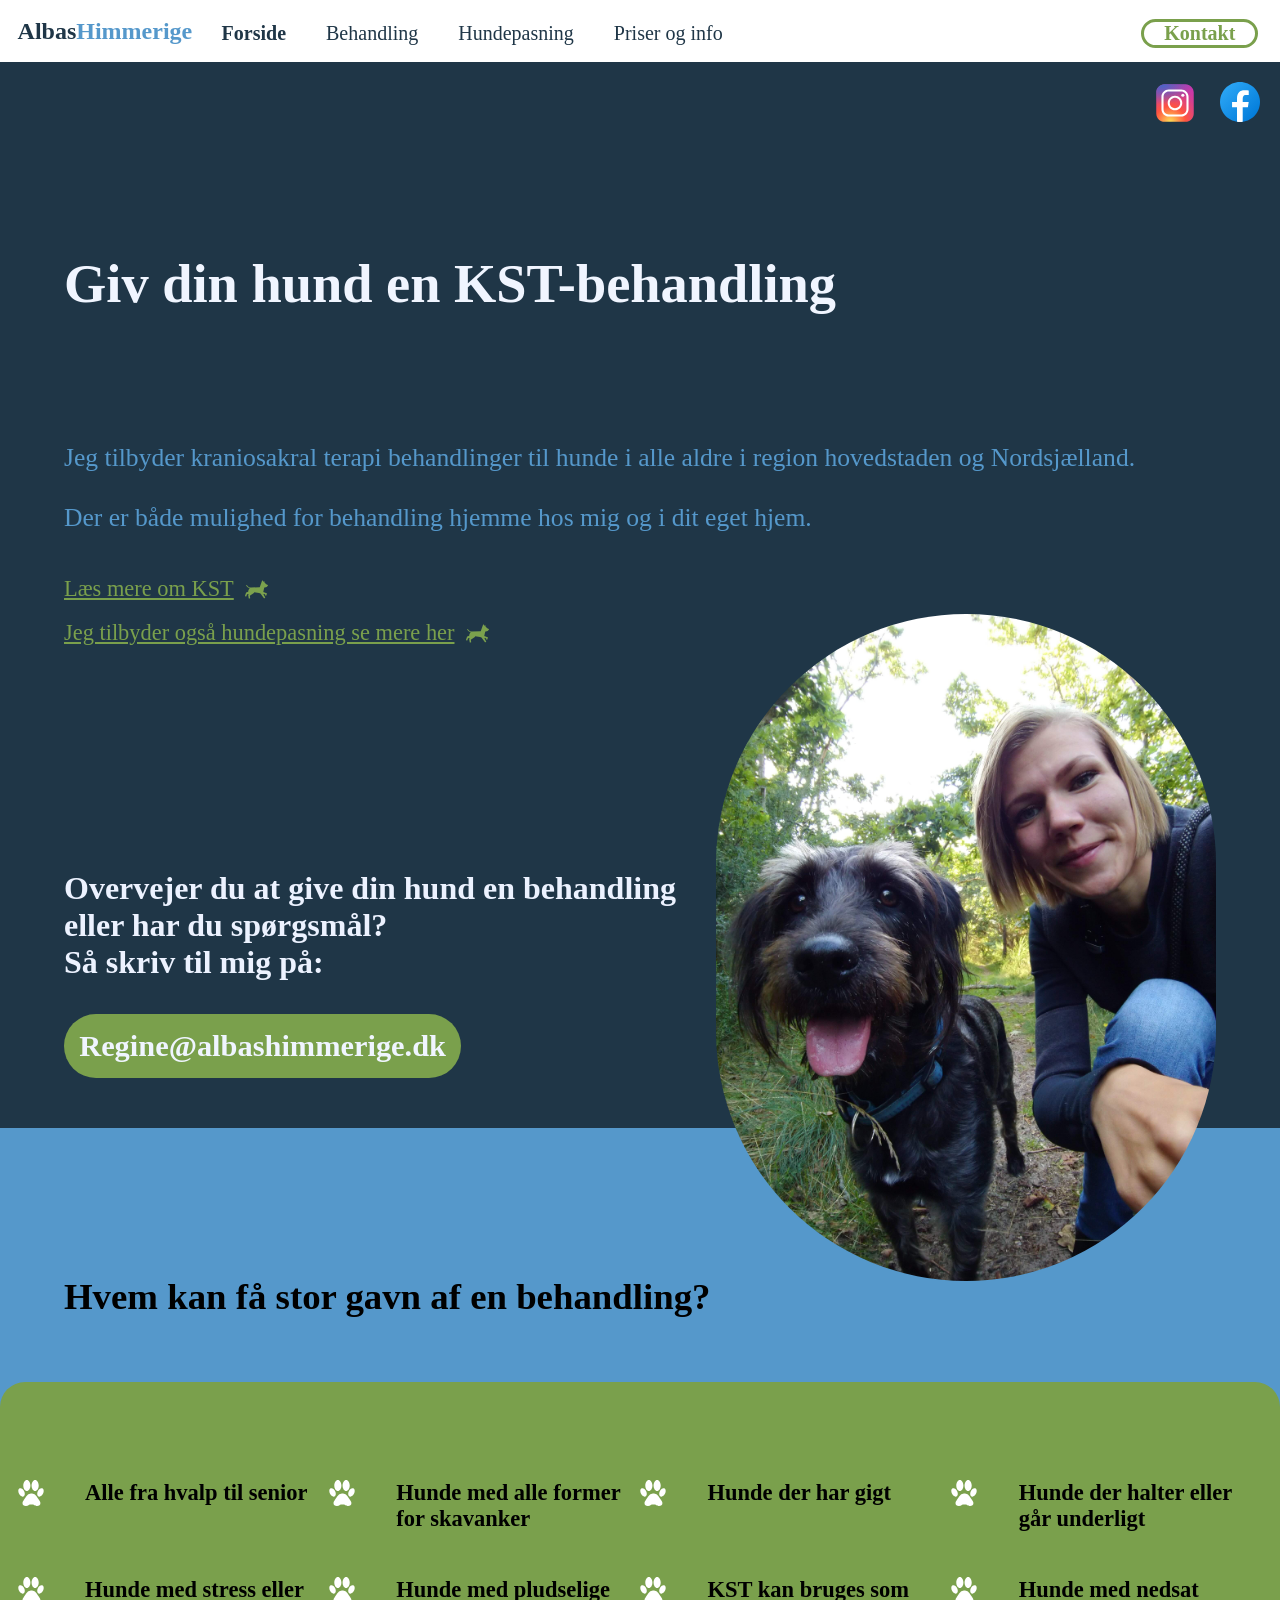
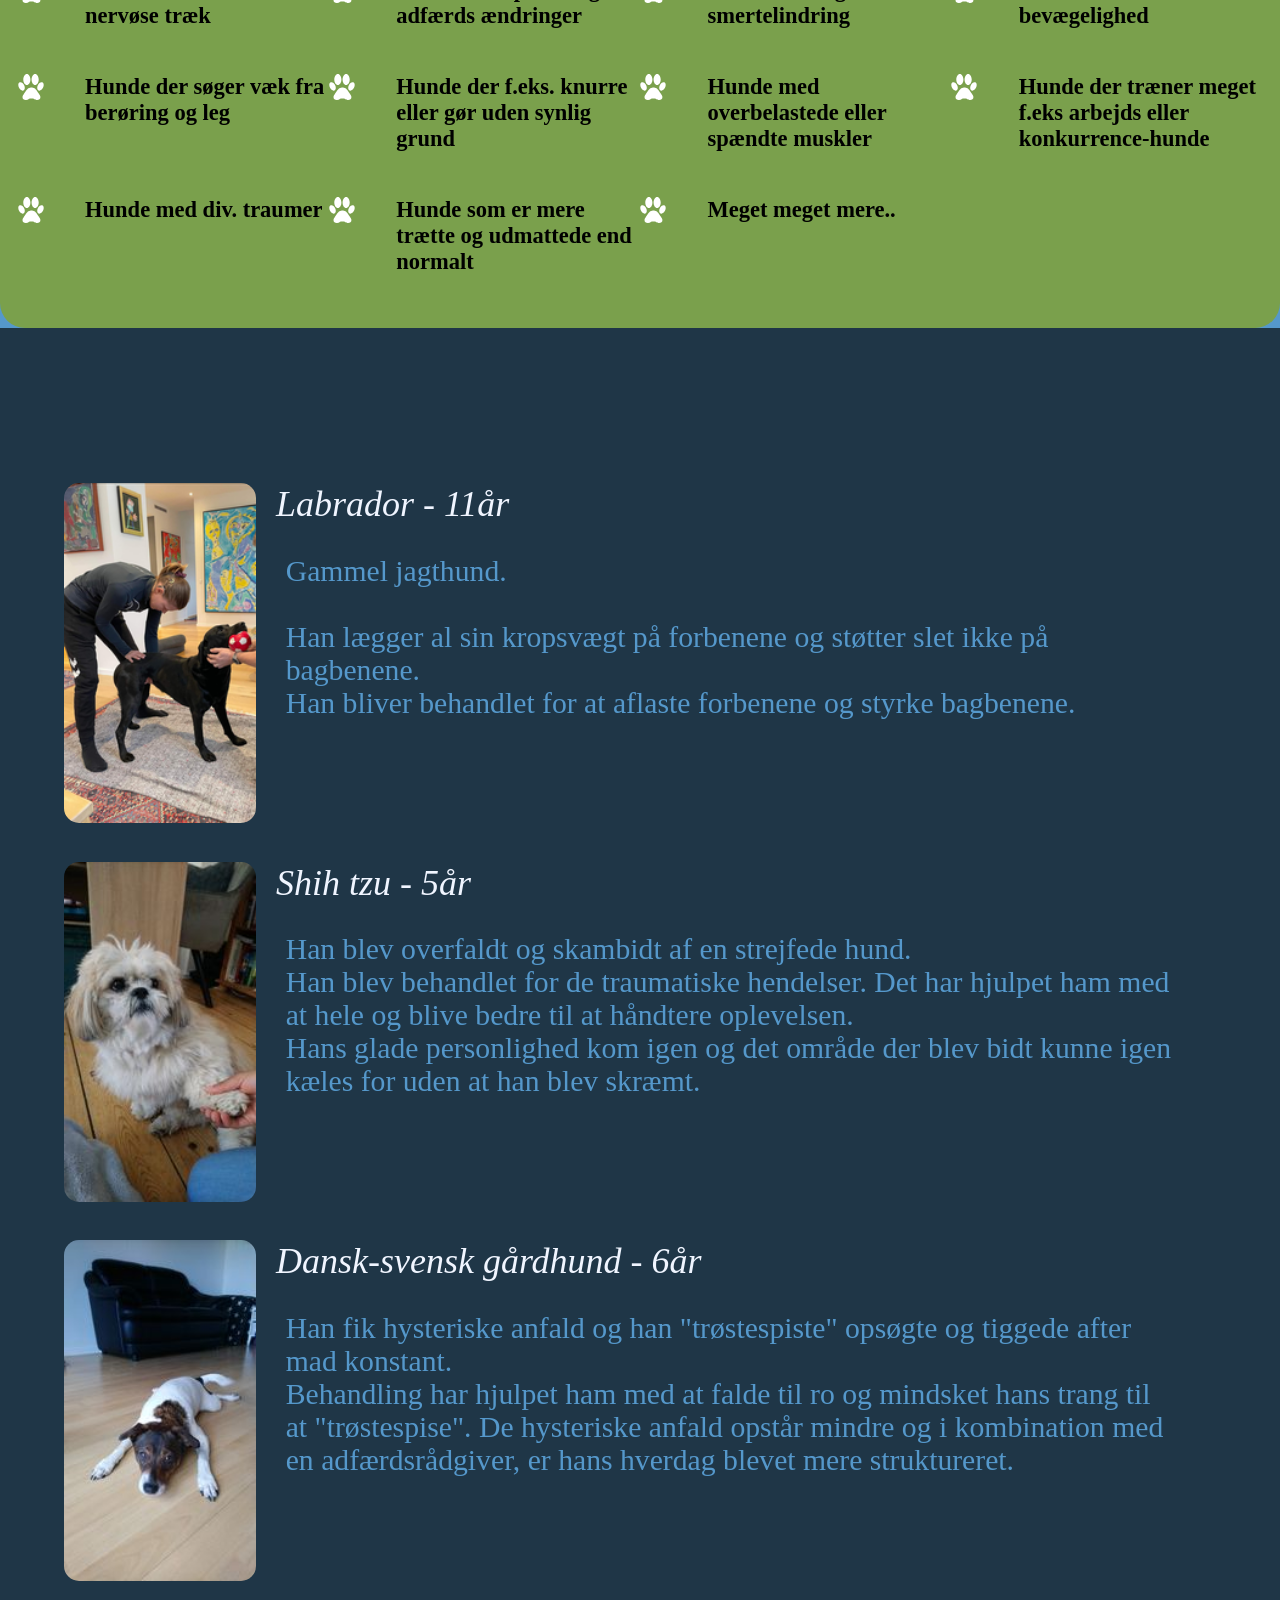
==== commit 733e5172: "scaling behandlingliste" ====
--- a/index.html
+++ b/index.html
@@ -143,12 +143,12 @@
             <cite>Labrador - 11år</cite>
             <img
               src="images/labradorhan2.png"
-              alt="Billede af labrador i behandling"
+              alt="Billede af labrador"
             />
             <blockquote>
               Gammel jagthund. <br />
               <br />
-              Han lægger al sin kropsvægt på forbenene og støtter ikke på
+              Han lægger al sin kropsvægt på forbenene og støtter slet ikke på
               bagbenene. <br />
               Han bliver behandlet for at aflaste forbenene og styrke bagbenene.
             </blockquote>
@@ -157,7 +157,7 @@
             <cite>Shih tzu - 5år</cite>
             <img
               src="images/shih-tzu.jpg"
-              alt="Billede af shih tzu i behandling"
+              alt="Billede af shih tzu"
             />
             <blockquote>
               Han blev overfaldt og skambidt af en strejfede hund. <br />
@@ -171,7 +171,7 @@
             <cite>Dansk-svensk gårdhund - 6år</cite>
             <img
               src="images/dansk-svensk.jpg"
-              alt="Billede af dansk-svensk gårdhund i behandling"
+              alt="Billede af dansk-svensk gårdhund"
             />
             <blockquote>
               Han fik hysteriske anfald og han "trøstespiste" opsøgte og tiggede
--- a/css/main.css
+++ b/css/main.css
@@ -81,7 +81,7 @@
 }
 
 .info-kst, .info-hp {
-  font-size: 1em;
+  font-size: 3vmin;
   margin-right: 1em;
   color: var(--primary-color);
 }
@@ -141,13 +141,13 @@
 
 .behandlings-liste {
   margin-top: 3em;
-  padding-left: 0.7em;
-  padding-top: 3em;
-  padding-bottom: 2em;
+  margin-bottom: 3em;
+  text-align: left;
   -webkit-columns: 2;
           columns: 2;
+  padding: 3em 1em;
   background-color: var(--primary-color);
-  border-radius: 50px;
+  border-radius: 25px;
 }
 
 @media only screen and (min-width: 775px) {
@@ -160,11 +160,10 @@
 }
 
 .behandlings-liste li {
-  font-size: 1em;
-  margin-bottom: 3em;
+  margin-top: 2em;
   margin-left: 3em;
-  margin-right: 3em;
   position: relative;
+  font-size: 2.5vmin;
   font-weight: bold;
 }
 
@@ -176,7 +175,7 @@
   height: 26px;
   background-image: url("../images/dog-paw-svgrepo-com.svg");
   background-size: contain;
-  margin-left: 4em;
+  margin-left: 3em;
   -webkit-filter: invert(100%) sepia(0%) saturate(0%) hue-rotate(82deg) brightness(105%) contrast(105%);
           filter: invert(100%) sepia(0%) saturate(0%) hue-rotate(82deg) brightness(105%) contrast(105%);
 }
@@ -184,34 +183,32 @@
 .cases-section {
   margin: auto;
   width: 90%;
-  padding-top: 100px;
+  padding: 4em 0;
 }
 
 .cases-section li {
-  height: 300px;
-  padding: 10px 10px 10px 0px;
+  overflow: hidden;
+  margin-top: 3vmax;
 }
 
 .cases-section li cite {
-  color: #f0f5ff;
-  font-size: auto;
+  color: var(--White-color);
   -webkit-margin-start: 20px;
           margin-inline-start: 20px;
-  top: 1em;
+  font-size: 4vmin;
 }
 
 .cases-section li img {
-  border-radius: 10px;
   float: left;
-  width: auto;
-  height: 300px;
+  border-radius: 15px;
+  height: auto;
+  width: 15vmax;
 }
 
 .cases-section li blockquote {
   color: #5598cb;
-  text-align: contain;
-  padding-left: 20px;
-  font-size: 17px;
+  font-size: 3.3vmin;
+  padding-left: 1em;
   display: -webkit-box;
   display: -ms-flexbox;
   display: flex;
@@ -298,12 +295,6 @@
   .behandling-info .container .behandlings-liste {
     font-size: 1.1em;
   }
-  .cases-section li cite {
-    font-size: 1.2em;
-  }
-  .cases-section li blockquote {
-    font-size: 1.1em;
-  }
 }
 
 @media only screen and (min-width: 800px) {
@@ -429,15 +420,6 @@
   .behandling-info .container .behandling-head {
     font-size: 2.2em;
   }
-  .behandling-info .container .behandlings-liste {
-    font-size: 1.3em;
-  }
-  .cases-section li cite {
-    font-size: 1.3em;
-  }
-  .cases-section li blockquote {
-    font-size: 1.3em;
-  }
 }
 
 @media only screen and (min-width: 1200px) {
@@ -471,15 +453,6 @@
   }
   .behandling-info .container .behandling-head {
     font-size: 2.3em;
-  }
-  .behandling-info .container .behandlings-liste {
-    font-size: 1.5em;
-  }
-  .cases-section li cite {
-    font-size: 1.5em;
-  }
-  .cases-section li blockquote {
-    font-size: 1.5em;
   }
 }
 
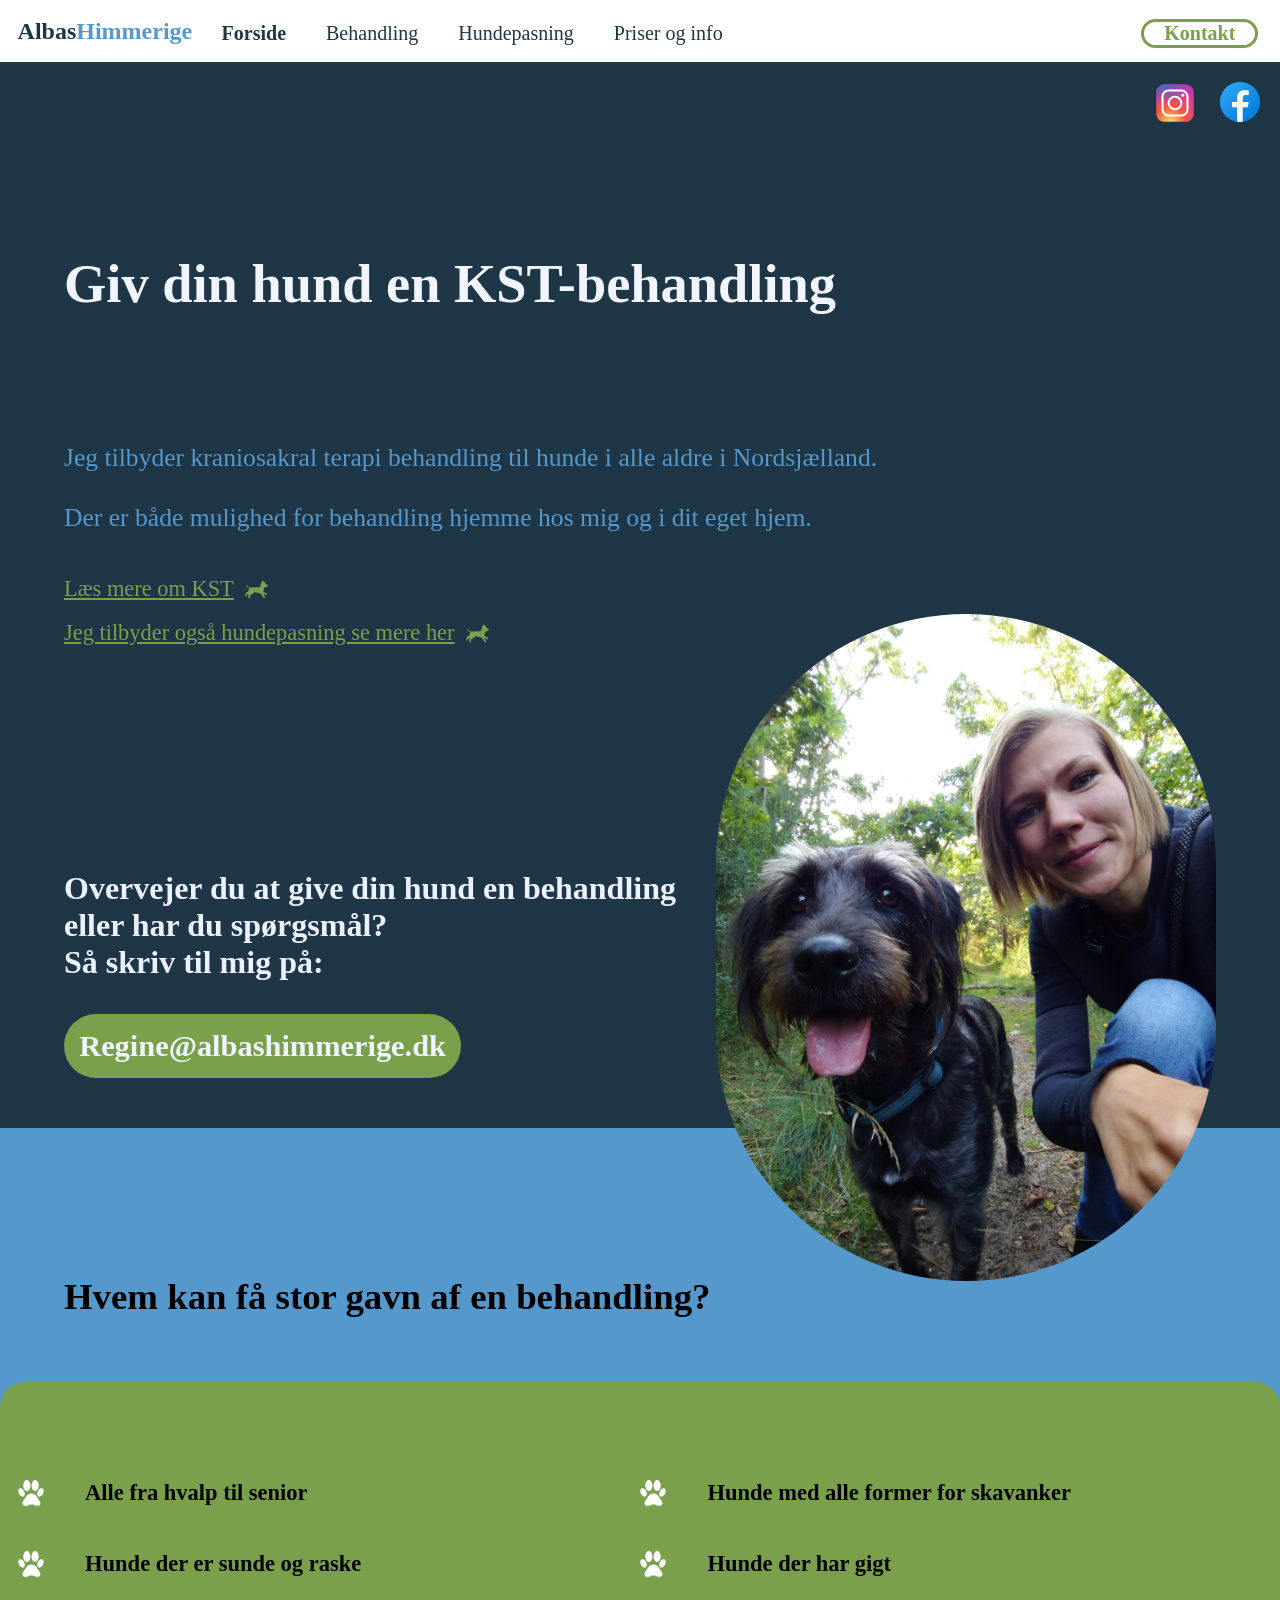
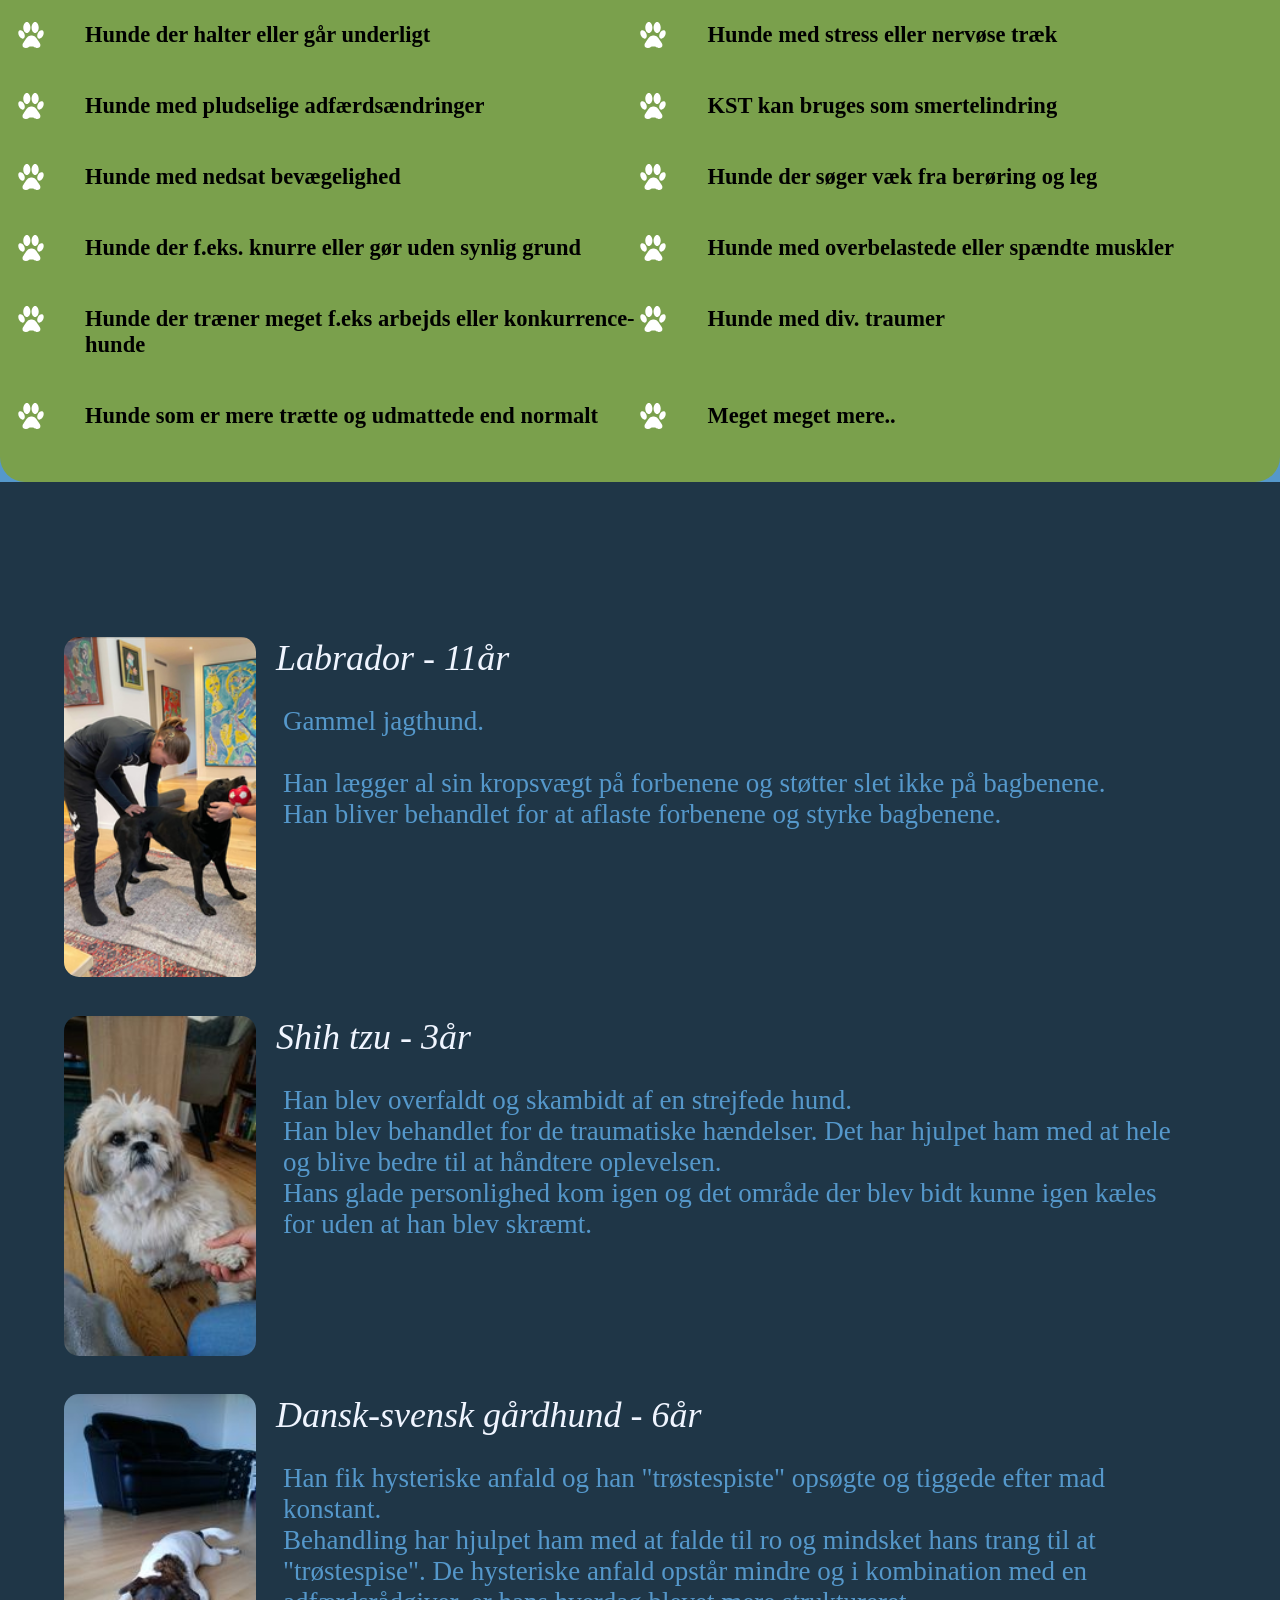
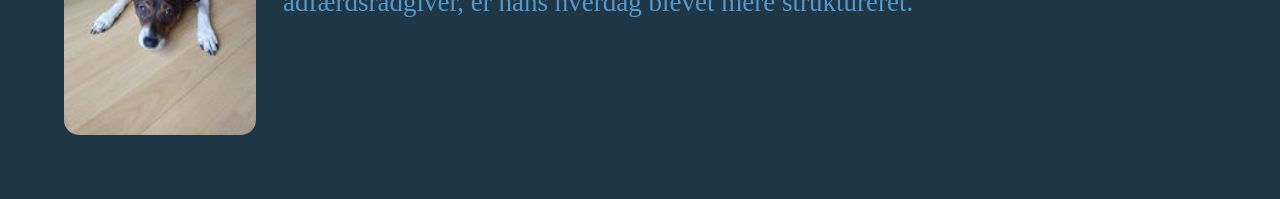
==== commit 7117be9e: "fixes4" ====
--- a/index.html
+++ b/index.html
@@ -1,4 +1,5 @@
 <!DOCTYPE html>
+<!--extentions used Live server, Live sass compiler og Prettier- code formatter-->
 <html lang="dk">
   <head>
     <meta charset="UTF-8" />
@@ -17,7 +18,11 @@
       <div class="container">
         <a class="logo" href="index.html">Albas<span>Himmerige</span></a>
         <!-- a er et link som gør AlbasHimmerige/logo til et link man kan klikke for at komme til forsiden
-                Span gør det mulig at give det indrammede ord en anden farve f.eks-->
+                Span gør det muligt at give det indrammede ord en anden farve f.eks-->
+
+        <!--Hamburger-menu og exit, er typisk brugt til navigations feltet på smartphones
+        de er sat ind som svg filer(scalable vector graphics) hvilket er en form for billed-code som gør det 
+        muligt at at scalere op og ned uden at miste kvaliteten på billedet-->
         <img
           id="mobile-cta"
           class="mobile-menu"
@@ -37,64 +42,66 @@
             <li><a href="behandling.html">Behandling</a></li>
             <li><a href="hundepasning.html">Hundepasning</a></li>
             <li><a href="priser-regler.html">Priser og info</a></li>
-            
           </ul>
-          <!--ul er et liste element hvor rækkefølgen ikke betyder noget-->
-         <ul class="sec-nav">
-          
-          <li class="kontakt-btn"><a href="Mailto:Regine@albashimmerige.dk">Kontakt</a></li>
-         </ul>
+          <!--sec-nav er den anden halvdel af knapperne i toppen, indeholder ofte en form for cta(call to action) knap i dette tilfælde "Kontakt"
+        som vil gøres mere fremtrædene i css-->
+          <ul class="sec-nav">
+            <li class="kontakt-btn">
+              <a href="Mailto:Regine@albashimmerige.dk">Kontakt</a>
+            </li>
+          </ul>
         </nav>
       </div>
     </div>
-<div class="img-social"> 
-  <ul class="social-nav">
-            
-  <li>
-    <a href="https://www.facebook.com/Albashimmerige"
-      ><img class="face" src="images/icons8-facebook.svg" alt=""
-    /></a>
-  </li>
-
-  <li>
-    <a href="https://www.instagram.com/albashimmerige/"
-      ><img class="insta" src="images/icons8-instagram.svg" alt=""
-    /></a>
-  </li>
-</ul>
-</div>
+    <!--links til de sociale medier-->
+    <div class="img-social">
+      <ul class="social-nav">
+        <li>
+          <a href="https://www.facebook.com/Albashimmerige"
+            ><img class="face" src="images/icons8-facebook.svg" alt=""
+          /></a>
+        </li>
+
+        <li>
+          <a href="https://www.instagram.com/albashimmerige/"
+            ><img class="insta" src="images/icons8-instagram.svg" alt=""
+          /></a>
+        </li>
+      </ul>
+    </div>
+    <!--Hero sectionen er ofte navnet på den første del af forsiden, den indeholder typisk en fængende overskrift, en kort beskrivelse af hvad 
+produkter eller services der tilbydes og en form for call to action som f.eks (Try now, See more, Download her osv.)-->
     <section class="hero">
       <div class="container">
-       
         <div class="center-col">
-          
           <!--overskrift-->
           <h1>Giv din hund en KST-behandling</h1>
           <!-- h1 er en headline(overskrift type) men laver typisk aldrig mere en 1 h1-->
 
           <p class="beskrivelse">
-            Jeg tilbyder kraniosakral terapi behandlinger til hunde i alle aldre
-            i region hovedstaden og Nordsjælland. <br />
+            Jeg tilbyder kraniosakral terapi behandling til hunde i alle aldre
+            i Nordsjælland. <br />
             <br />
             Der er både mulighed for behandling hjemme hos mig og i dit eget
             hjem.
           </p>
           <!--p er en paragraf et stykke tekt-->
-          <a class="info-kst" href="priser-regler.html"
+          <a class="info-kst" href="behandling.html"
             >Læs mere om KST<img
               src="images/dog-running-svgrepo-com.svg"
               width="23px"
               height="23px"
               alt=""
           /></a>
-          <br>
+          <br />
+          <!--link til sekundær service-->
           <a class="info-hp" href="hundepasning.html"
-          >Jeg tilbyder også hundepasning se mere her<img
-            src="images/dog-running-svgrepo-com.svg"
-            width="23px"
-            height="23px"
-            alt=""
-        /></a>
+            >Jeg tilbyder også hundepasning se mere her<img
+              src="images/dog-running-svgrepo-com.svg"
+              width="23px"
+              height="23px"
+              alt=""
+          /></a>
 
           <div class="container">
             <div class="hero-cta">
@@ -104,6 +111,7 @@
                 spørgsmål? <br />
                 Så skriv til mig på:
               </h2>
+              <!--link der åbner den primær email-application på den enhed der klikker på linket (Tjek senere, virker muligvis ikke på pc'er udelukkende med gmail)-->
               <a class="maila" href="Mailto:Regine@albashimmerige.dk"
                 >Regine@albashimmerige.dk</a
               >
@@ -112,18 +120,19 @@
         </div>
       </div>
     </section>
-
+    <!--ekstra info om kst behandling-->
     <section class="behandling-info">
       <div class="container">
         <h2 class="behandling-head">Hvem kan få stor gavn af en behandling?</h2>
-
+        <!--ul liste hvor rækkefølgen af indholdet ikke betyder noget-->
         <ul class="behandlings-liste">
           <li>Alle fra hvalp til senior</li>
           <li>Hunde med alle former for skavanker</li>
+          <li>Hunde der er sunde og raske</li>
           <li>Hunde der har gigt</li>
           <li>Hunde der halter eller går underligt</li>
           <li>Hunde med stress eller nervøse træk</li>
-          <li>Hunde med pludselige adfærds ændringer</li>
+          <li>Hunde med pludselige adfærdsændringer</li>
           <li>KST kan bruges som smertelindring</li>
           <li>Hunde med nedsat bevægelighed</li>
           <li>Hunde der søger væk fra berøring og leg</li>
@@ -136,15 +145,13 @@
         </ul>
       </div>
     </section>
+    <!--cases lavet nogenlunde som kort (når der kan tilføjes flere, overvej at lave en form for scrolling cards så siden ikke bliver for lang)-->
     <section class="cases-section">
       <div class="container">
         <ul>
           <li>
             <cite>Labrador - 11år</cite>
-            <img
-              src="images/labradorhan2.png"
-              alt="Billede af labrador"
-            />
+            <img src="images/labradorhan2.png" alt="Billede af labrador" />
             <blockquote>
               Gammel jagthund. <br />
               <br />
@@ -154,14 +161,11 @@
             </blockquote>
           </li>
           <li>
-            <cite>Shih tzu - 5år</cite>
-            <img
-              src="images/shih-tzu.jpg"
-              alt="Billede af shih tzu"
-            />
+            <cite>Shih tzu - 3år</cite>
+            <img src="images/shih-tzu.jpg" alt="Billede af shih tzu" />
             <blockquote>
               Han blev overfaldt og skambidt af en strejfede hund. <br />
-              Han blev behandlet for de traumatiske hendelser. Det har hjulpet
+              Han blev behandlet for de traumatiske hændelser. Det har hjulpet
               ham med at hele og blive bedre til at håndtere oplevelsen. <br />
               Hans glade personlighed kom igen og det område der blev bidt kunne
               igen kæles for uden at han blev skræmt.
@@ -175,7 +179,7 @@
             />
             <blockquote>
               Han fik hysteriske anfald og han "trøstespiste" opsøgte og tiggede
-              after mad konstant. <br />
+              efter mad konstant. <br />
               Behandling har hjulpet ham med at falde til ro og mindsket hans
               trang til at "trøstespise". De hysteriske anfald opstår mindre og
               i kombination med en adfærdsrådgiver, er hans hverdag blevet mere
@@ -184,8 +188,9 @@
           </li>
         </ul>
       </div>
-      
     </section>
+    <!--Script er javascript som gør det muligt at åbne og lukke mobil menuen, 
+      javascript fungerer bedst med id attributen i stedet for class som ofte er brugt til css  -->
     <script>
       const mobileBtn = document.getElementById("mobile-cta");
       nav = document.querySelector("nav");
--- a/css/main.css
+++ b/css/main.css
@@ -6,7 +6,7 @@
   --White-color: rgb(240, 245, 255);
 }
 
-/*body er generelt hjemmeside udseene som baggrund og font type*/
+/*body er generel hjemmeside udseene som baggrund og font type*/
 body {
   background: var(--secondary-color);
   margin: 0;
@@ -75,7 +75,7 @@
 
 .hero .beskrivelse {
   font-size: 1.1em;
-  text-align: left;
+  text-align: center;
   margin-top: 5em;
   color: #5598cb;
 }
@@ -106,7 +106,7 @@
 }
 
 .hero-cta .cta-tekst {
-  font-size: 1.5em;
+  font-size: 1.3em;
   margin-top: 7em;
   font-weight: bold;
   margin-bottom: 1.5em;
@@ -139,27 +139,28 @@
   font-size: 1.8em;
 }
 
-.behandlings-liste {
+.behandling-info .container ul {
+  display: flexbox;
+  -ms-flex-wrap: wrap;
+      flex-wrap: wrap;
   margin-top: 3em;
   margin-bottom: 3em;
   text-align: left;
-  -webkit-columns: 2;
-          columns: 2;
   padding: 3em 1em;
   background-color: var(--primary-color);
   border-radius: 25px;
 }
 
-@media only screen and (min-width: 775px) {
-  .behandlings-liste {
+@media only screen and (min-width: 700px) {
+  .behandling-info .container ul {
     display: -ms-grid;
     display: grid;
-    -ms-grid-columns: (minmax(19rem, 1fr))[auto-fit];
-        grid-template-columns: repeat(auto-fit, minmax(19rem, 1fr));
-  }
-}
-
-.behandlings-liste li {
+    -ms-grid-columns: 50% 50%;
+        grid-template-columns: 50% 50%;
+  }
+}
+
+.behandling-info .container ul li {
   margin-top: 2em;
   margin-left: 3em;
   position: relative;
@@ -167,7 +168,7 @@
   font-weight: bold;
 }
 
-.behandlings-liste li:before {
+.behandling-info .container ul li:before {
   content: "";
   left: -6em;
   position: absolute;
@@ -207,7 +208,7 @@
 
 .cases-section li blockquote {
   color: #5598cb;
-  font-size: 3.3vmin;
+  font-size: 3vmin;
   padding-left: 1em;
   display: -webkit-box;
   display: -ms-flexbox;
@@ -271,6 +272,7 @@
   }
   .hero .beskrivelse {
     font-size: 1.3em;
+    text-align: left;
   }
   .hero .info-kst, .hero .info-hp {
     font-size: 1.1em;
@@ -297,7 +299,7 @@
   }
 }
 
-@media only screen and (min-width: 800px) {
+@media only screen and (min-width: 900px) {
   .mobile-menu,
   .mobile-menu-exit {
     display: none;
@@ -399,6 +401,7 @@
   }
   .hero .beskrivelse {
     font-size: 1.4em;
+    text-align: left;
   }
   .hero .info-kst, .hero .info-hp {
     font-size: 1.2em;
@@ -432,6 +435,7 @@
   }
   .hero .beskrivelse {
     font-size: 1.6em;
+    text-align: left;
   }
   .hero .info-kst, .hero .info-hp {
     font-size: 1.4em;
@@ -460,6 +464,13 @@
   text-align: left;
   margin: auto;
   width: 90%;
+}
+
+.behandling-main .center-main .subhead-kst {
+  color: var(--primary-color);
+  font-size: 1.2vmax;
+  margin-top: 2.5vmax;
+  margin-right: 52%;
 }
 
 .behandling-main .center-main h1 {
@@ -606,6 +617,9 @@
   text-align: left;
   margin: auto;
   width: 90%;
+  /* Remove extra left and right margins, due to padding in columns */
+  /* Style the counter cards */
+  /* Responsive columns - one column layout (vertical) on small screens */
 }
 
 .priser-main h1 {
@@ -615,8 +629,17 @@
 }
 
 .priser-main .priserher {
-  color: var(--primary-color);
-  font-size: 1.7vmax;
+  font-size: 1.5em;
+  text-decoration: none;
+  text-transform: none;
+  color: black;
+  font-weight: bold;
+  margin-left: 0.7em;
+  background: #7aa04c;
+  padding: 0.5em;
+  margin-bottom: 2em;
+  margin-top: 2em;
+  border-radius: 50px;
 }
 
 .priser-main .priserher img {
@@ -634,42 +657,32 @@
   color: var(--White-color);
 }
 
+.priser-main .priser-beskrivelse {
+  color: #5598cb;
+  font-size: 4vmin;
+  margin-bottom: 6em;
+}
+
+.priser-main .priser-beskrivelse li {
+  margin-top: 1vmin;
+  font-size: 2vmax;
+}
+
+.priser-main .column {
+  float: left;
+  margin-top: 3em;
+  width: 100%;
+  height: auto;
+  padding: 10px;
+}
+
 .priser-main .row {
-  padding-top: 6em;
-}
-
-.priser-main ul {
-  color: #5598cb;
-  font-size: 1.8vmax;
-  margin-bottom: 6em;
-}
-
-.priser-main ul li {
-  margin-top: 1em;
-  font-size: 1.8vmax;
-}
-
-.priser-main .column {
-  width: 100%;
-  display: block;
-  margin-bottom: 20px;
-}
-
-.priser-main .row {
-  margin: 0 -5px;
-}
-
-.priser-main .row:after {
-  content: "";
-  display: table;
-  clear: both;
+  margin: 0 -8px;
 }
 
 .priser-main .card {
   -webkit-box-shadow: 0 4px 8px 0 rgba(0, 0, 0, 0.2);
           box-shadow: 0 4px 8px 0 rgba(0, 0, 0, 0.2);
-  -webkit-transition: 0.3s;
-  transition: 0.3s;
   /* this adds the "card" effect */
   padding: 16px;
   text-align: center;
@@ -677,18 +690,39 @@
   border-radius: 25px;
 }
 
+.priser-main h3 {
+  font-weight: bold;
+  font-size: 2em;
+}
+
+.priser-main .p2 {
+  font-size: 1.5em;
+  font-style: italic;
+  margin-top: -25px;
+}
+
+.priser-main p {
+  font-size: 2em;
+}
+
+.priser-main p span {
+  font-weight: bold;
+  font-size: 1em;
+}
+
 @media only screen and (min-width: 800px) {
-  .priser-main .column {
-    float: left;
-    width: 30%;
-    padding: 0 10px;
-  }
-  .behandling-main .subhead-kst {
-    color: var(--primary-color);
-    font-size: 1.2vmax;
-    margin-top: 2.5vmax;
-    margin-right: 52%;
-  }
+  .priser-main .row {
+    display: -ms-grid;
+    display: grid;
+    -ms-grid-columns: 50% 50%;
+        grid-template-columns: 50% 50%;
+  }
+  .priser-main .card {
+    margin: 1em;
+  }
+}
+
+@media only screen and (min-width: 800px) {
   .behandling-main .KST-beskrivelse {
     margin-right: 52%;
   }
